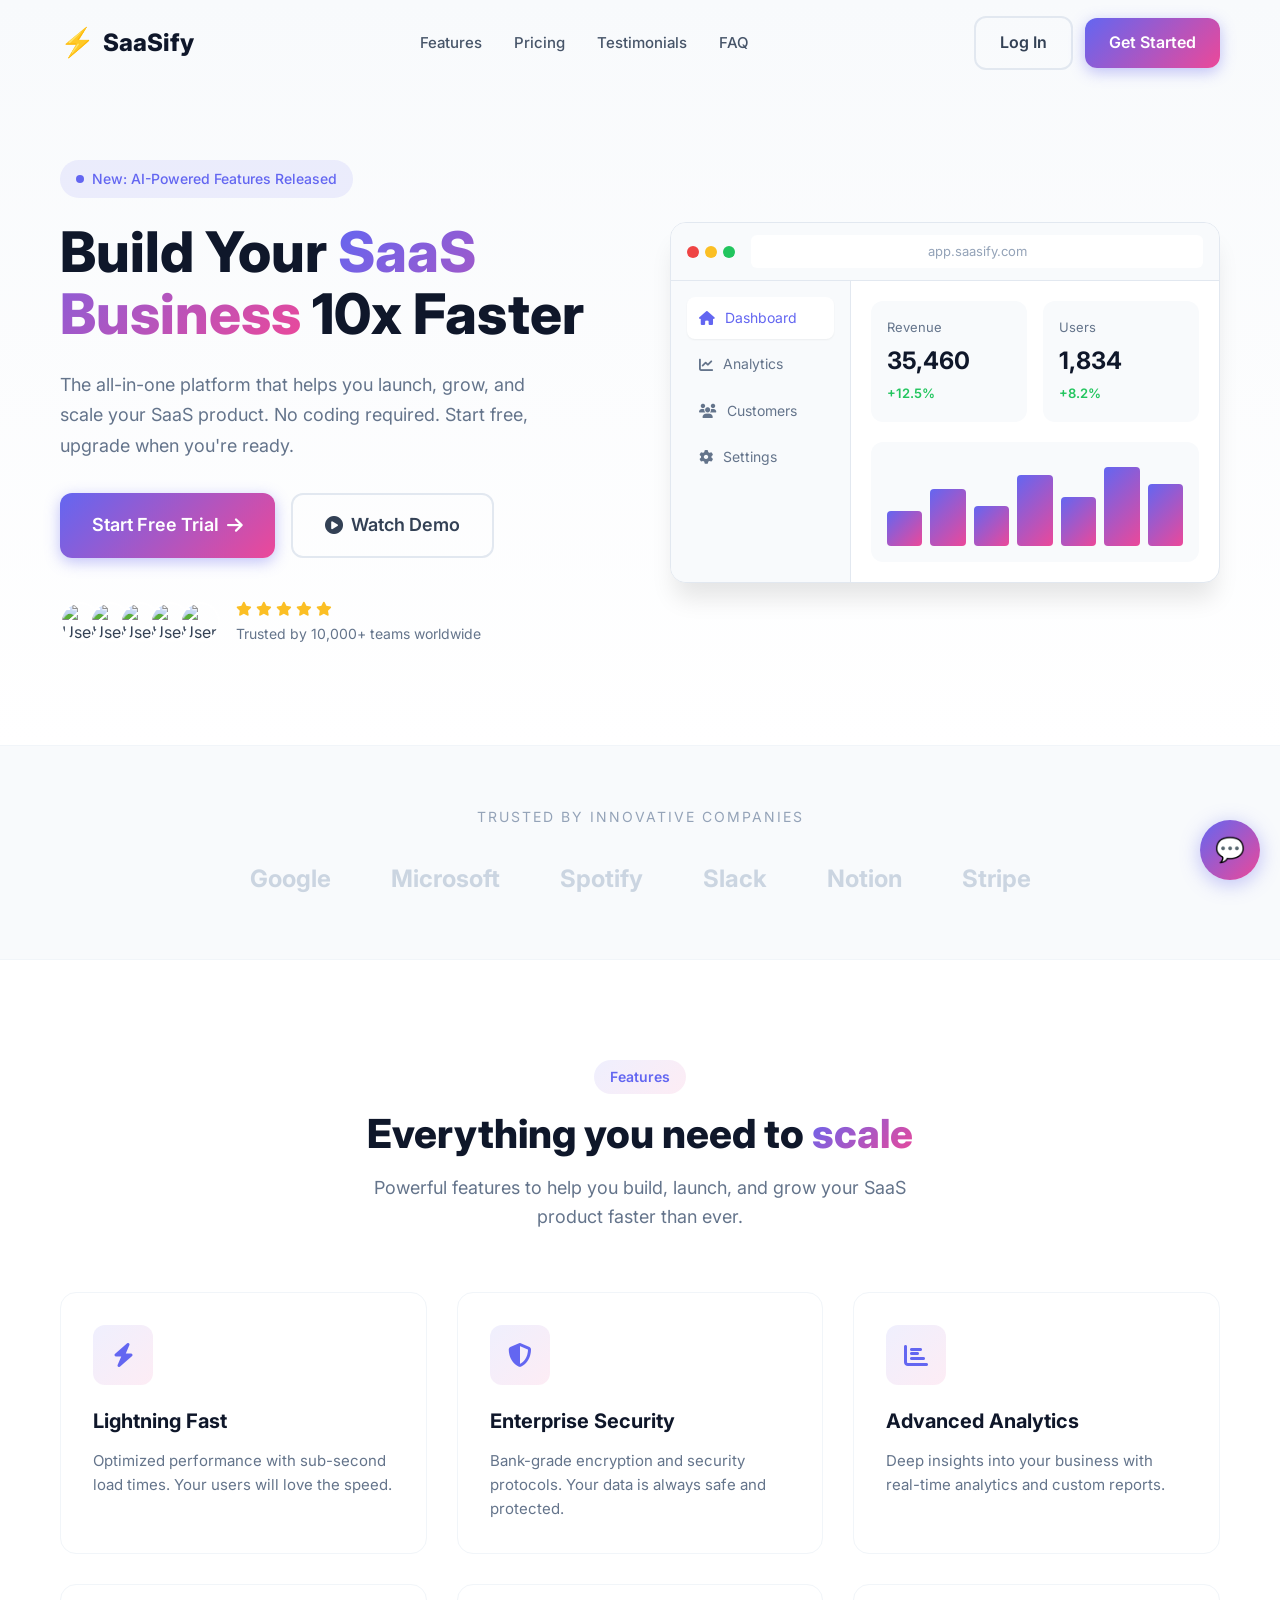
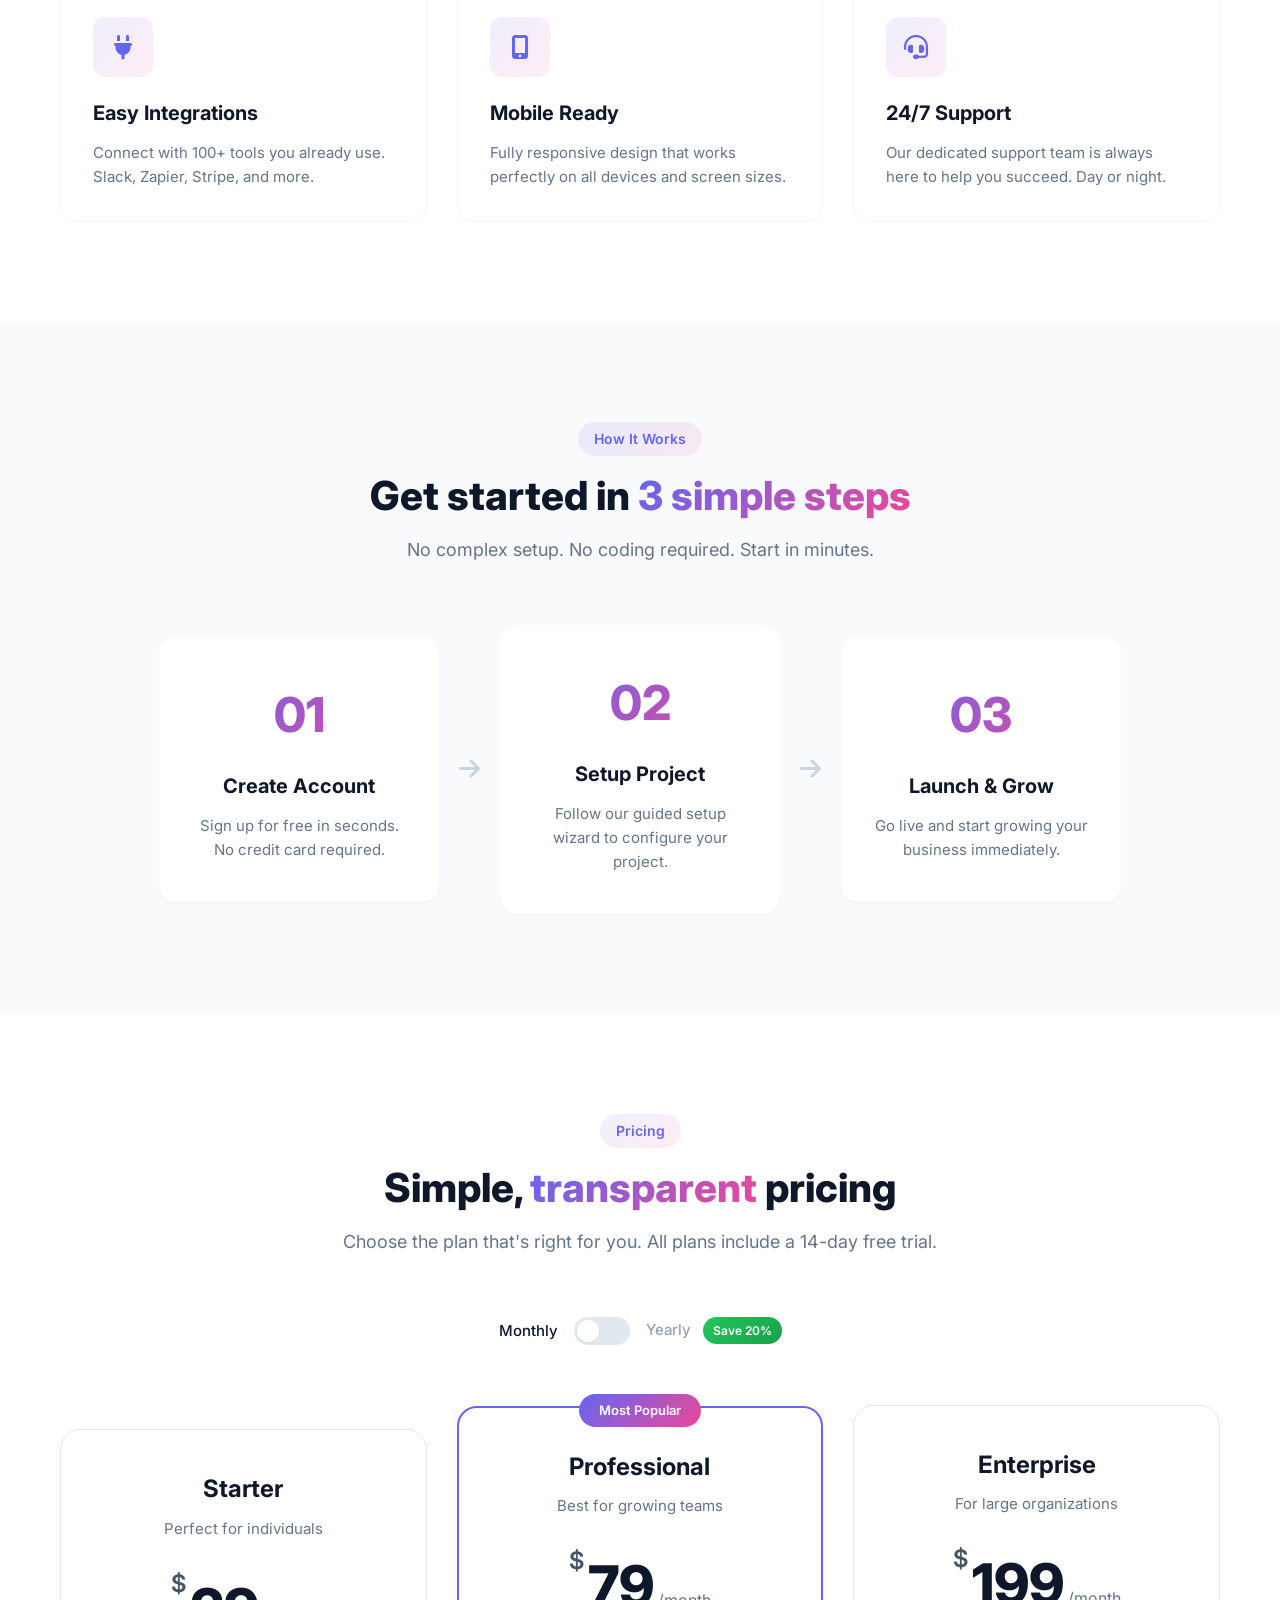
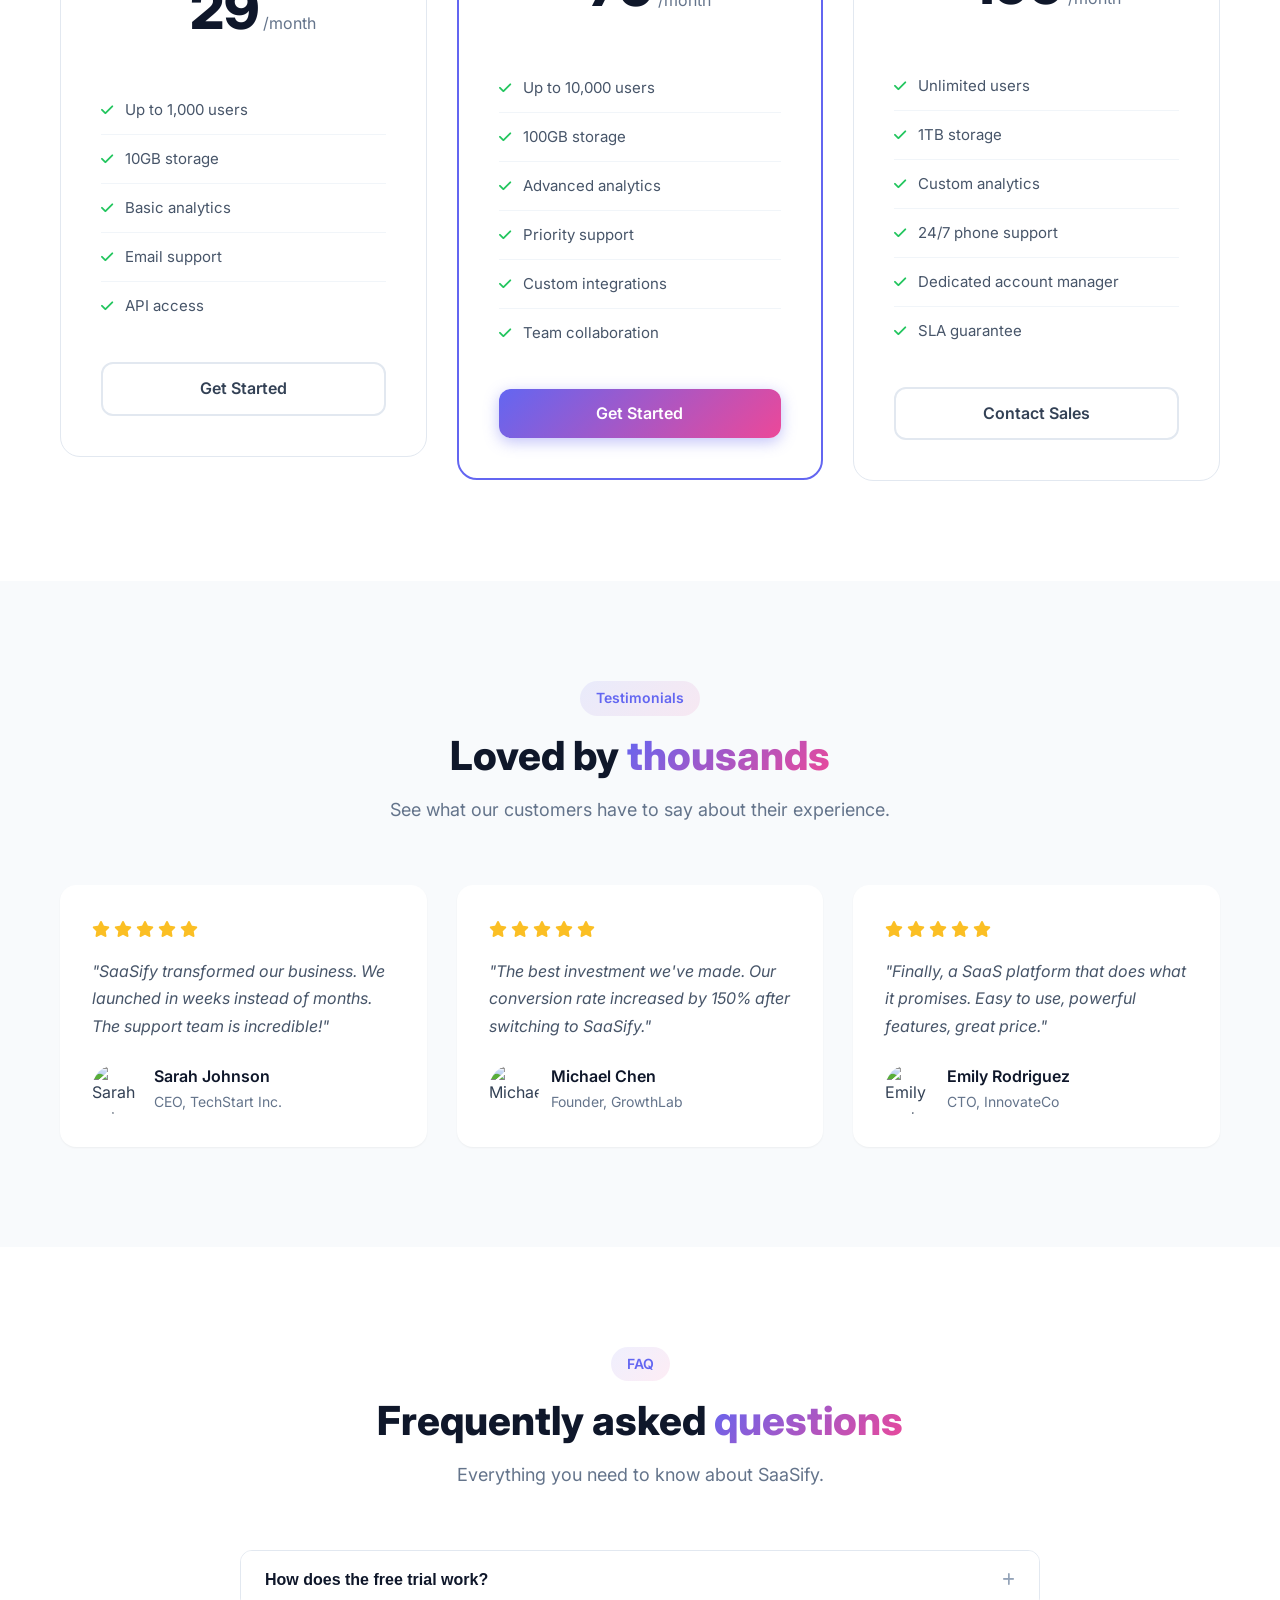
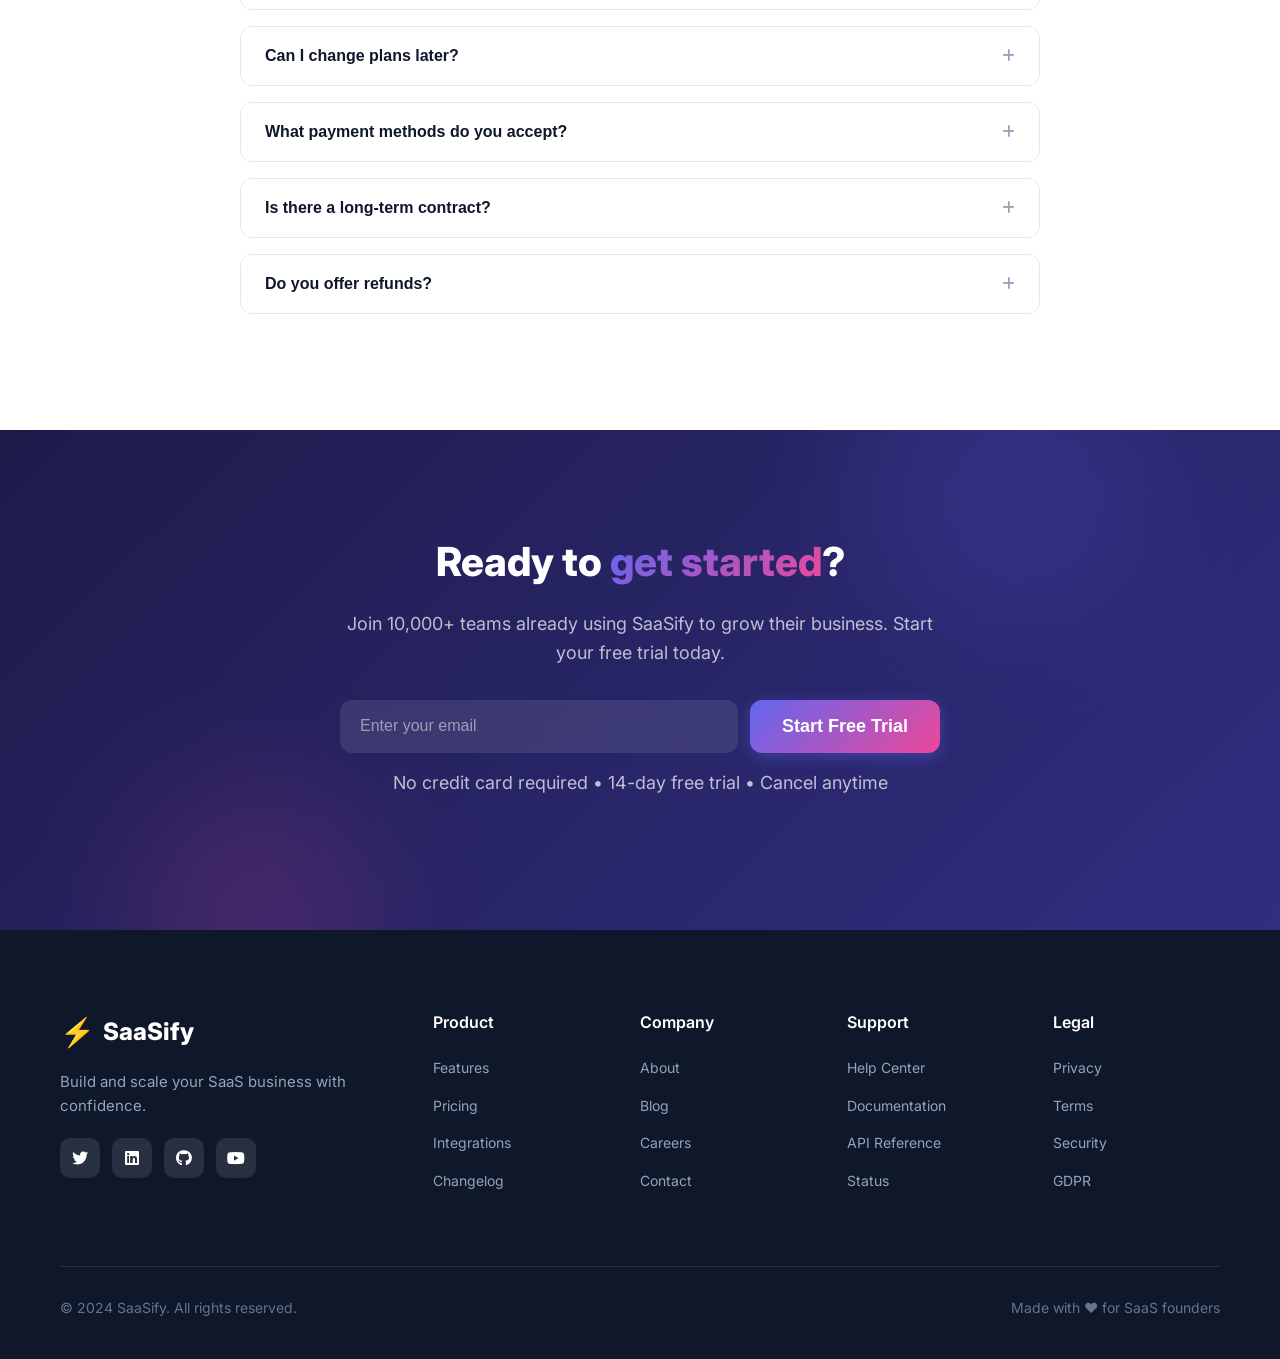
==== index.html @ fc0677c9 "🚀 Initial release: SaaSify SaaS Landing Page Template ✨ Features: - Modern, responsive design - HTML" ====
<!DOCTYPE html>
<html lang="en">
<head>
    <meta charset="UTF-8">
    <meta name="viewport" content="width=device-width, initial-scale=1.0">
    <title>SaaSify - Modern SaaS Landing Page Template</title>
    <meta name="description" content="A modern, responsive SaaS landing page template with stunning design and animations.">
    <link rel="stylesheet" href="css/style.css">
    <link rel="stylesheet" href="https://cdnjs.cloudflare.com/ajax/libs/font-awesome/6.4.0/css/all.min.css">
    <link href="https://fonts.googleapis.com/css2?family=Inter:wght@300;400;500;600;700;800&display=swap" rel="stylesheet">
</head>
<body>
    <!-- Preloader -->
    <div id="preloader">
        <div class="loader"></div>
    </div>

    <!-- Navigation -->
    <nav class="navbar" id="navbar">
        <div class="container">
            <a href="#" class="logo">
                <span class="logo-icon">⚡</span>
                <span class="logo-text">SaaSify</span>
            </a>
            <ul class="nav-links" id="navLinks">
                <li><a href="#features">Features</a></li>
                <li><a href="#pricing">Pricing</a></li>
                <li><a href="#testimonials">Testimonials</a></li>
                <li><a href="#faq">FAQ</a></li>
            </ul>
            <div class="nav-actions">
                <a href="#" class="btn btn-outline">Log In</a>
                <a href="#cta" class="btn btn-primary">Get Started</a>
            </div>
            <button class="mobile-menu-btn" id="mobileMenuBtn">
                <span></span>
                <span></span>
                <span></span>
            </button>
        </div>
    </nav>

    <!-- Hero Section -->
    <section class="hero" id="hero">
        <div class="hero-bg">
            <div class="gradient-blob blob-1"></div>
            <div class="gradient-blob blob-2"></div>
            <div class="gradient-blob blob-3"></div>
        </div>
        <div class="container">
            <div class="hero-content">
                <div class="hero-badge">
                    <span class="badge-dot"></span>
                    <span>New: AI-Powered Features Released</span>
                </div>
                <h1 class="hero-title">
                    Build Your <span class="gradient-text">SaaS Business</span> 10x Faster
                </h1>
                <p class="hero-subtitle">
                    The all-in-one platform that helps you launch, grow, and scale your SaaS product. 
                    No coding required. Start free, upgrade when you're ready.
                </p>
                <div class="hero-cta">
                    <a href="#cta" class="btn btn-primary btn-lg">
                        Start Free Trial
                        <i class="fas fa-arrow-right"></i>
                    </a>
                    <a href="#demo" class="btn btn-outline btn-lg">
                        <i class="fas fa-play-circle"></i>
                        Watch Demo
                    </a>
                </div>
                <div class="hero-proof">
                    <div class="avatar-group">
                        <img src="https://i.pravatar.cc/40?img=1" alt="User">
                        <img src="https://i.pravatar.cc/40?img=2" alt="User">
                        <img src="https://i.pravatar.cc/40?img=3" alt="User">
                        <img src="https://i.pravatar.cc/40?img=4" alt="User">
                        <img src="https://i.pravatar.cc/40?img=5" alt="User">
                    </div>
                    <div class="proof-text">
                        <div class="stars">
                            <i class="fas fa-star"></i>
                            <i class="fas fa-star"></i>
                            <i class="fas fa-star"></i>
                            <i class="fas fa-star"></i>
                            <i class="fas fa-star"></i>
                        </div>
                        <span>Trusted by 10,000+ teams worldwide</span>
                    </div>
                </div>
            </div>
            <div class="hero-visual">
                <div class="dashboard-preview">
                    <div class="preview-header">
                        <div class="preview-dots">
                            <span></span>
                            <span></span>
                            <span></span>
                        </div>
                        <div class="preview-url">app.saasify.com</div>
                    </div>
                    <div class="preview-content">
                        <div class="preview-sidebar">
                            <div class="sidebar-item active"><i class="fas fa-home"></i> Dashboard</div>
                            <div class="sidebar-item"><i class="fas fa-chart-line"></i> Analytics</div>
                            <div class="sidebar-item"><i class="fas fa-users"></i> Customers</div>
                            <div class="sidebar-item"><i class="fas fa-cog"></i> Settings</div>
                        </div>
                        <div class="preview-main">
                            <div class="preview-stats">
                                <div class="stat-card">
                                    <span class="stat-label">Revenue</span>
                                    <span class="stat-value">$45,230</span>
                                    <span class="stat-change positive">+12.5%</span>
                                </div>
                                <div class="stat-card">
                                    <span class="stat-label">Users</span>
                                    <span class="stat-value">2,340</span>
                                    <span class="stat-change positive">+8.2%</span>
                                </div>
                            </div>
                            <div class="preview-chart">
                                <div class="chart-bar" style="height: 40%"></div>
                                <div class="chart-bar" style="height: 65%"></div>
                                <div class="chart-bar" style="height: 45%"></div>
                                <div class="chart-bar" style="height: 80%"></div>
                                <div class="chart-bar" style="height: 55%"></div>
                                <div class="chart-bar" style="height: 90%"></div>
                                <div class="chart-bar" style="height: 70%"></div>
                            </div>
                        </div>
                    </div>
                </div>
            </div>
        </div>
    </section>

    <!-- Logos Section -->
    <section class="logos-section">
        <div class="container">
            <p class="logos-title">Trusted by innovative companies</p>
            <div class="logos-grid">
                <div class="logo-item">Google</div>
                <div class="logo-item">Microsoft</div>
                <div class="logo-item">Spotify</div>
                <div class="logo-item">Slack</div>
                <div class="logo-item">Notion</div>
                <div class="logo-item">Stripe</div>
            </div>
        </div>
    </section>

    <!-- Features Section -->
    <section class="features" id="features">
        <div class="container">
            <div class="section-header">
                <span class="section-tag">Features</span>
                <h2 class="section-title">Everything you need to <span class="gradient-text">scale</span></h2>
                <p class="section-subtitle">Powerful features to help you build, launch, and grow your SaaS product faster than ever.</p>
            </div>
            <div class="features-grid">
                <div class="feature-card" data-aos="fade-up">
                    <div class="feature-icon">
                        <i class="fas fa-bolt"></i>
                    </div>
                    <h3>Lightning Fast</h3>
                    <p>Optimized performance with sub-second load times. Your users will love the speed.</p>
                </div>
                <div class="feature-card" data-aos="fade-up" data-aos-delay="100">
                    <div class="feature-icon">
                        <i class="fas fa-shield-alt"></i>
                    </div>
                    <h3>Enterprise Security</h3>
                    <p>Bank-grade encryption and security protocols. Your data is always safe and protected.</p>
                </div>
                <div class="feature-card" data-aos="fade-up" data-aos-delay="200">
                    <div class="feature-icon">
                        <i class="fas fa-chart-bar"></i>
                    </div>
                    <h3>Advanced Analytics</h3>
                    <p>Deep insights into your business with real-time analytics and custom reports.</p>
                </div>
                <div class="feature-card" data-aos="fade-up" data-aos-delay="300">
                    <div class="feature-icon">
                        <i class="fas fa-plug"></i>
                    </div>
                    <h3>Easy Integrations</h3>
                    <p>Connect with 100+ tools you already use. Slack, Zapier, Stripe, and more.</p>
                </div>
                <div class="feature-card" data-aos="fade-up" data-aos-delay="400">
                    <div class="feature-icon">
                        <i class="fas fa-mobile-alt"></i>
                    </div>
                    <h3>Mobile Ready</h3>
                    <p>Fully responsive design that works perfectly on all devices and screen sizes.</p>
                </div>
                <div class="feature-card" data-aos="fade-up" data-aos-delay="500">
                    <div class="feature-icon">
                        <i class="fas fa-headset"></i>
                    </div>
                    <h3>24/7 Support</h3>
                    <p>Our dedicated support team is always here to help you succeed. Day or night.</p>
                </div>
            </div>
        </div>
    </section>

    <!-- How It Works -->
    <section class="how-it-works">
        <div class="container">
            <div class="section-header">
                <span class="section-tag">How It Works</span>
                <h2 class="section-title">Get started in <span class="gradient-text">3 simple steps</span></h2>
                <p class="section-subtitle">No complex setup. No coding required. Start in minutes.</p>
            </div>
            <div class="steps-grid">
                <div class="step-card">
                    <div class="step-number">01</div>
                    <h3>Create Account</h3>
                    <p>Sign up for free in seconds. No credit card required.</p>
                </div>
                <div class="step-connector">
                    <i class="fas fa-arrow-right"></i>
                </div>
                <div class="step-card">
                    <div class="step-number">02</div>
                    <h3>Setup Project</h3>
                    <p>Follow our guided setup wizard to configure your project.</p>
                </div>
                <div class="step-connector">
                    <i class="fas fa-arrow-right"></i>
                </div>
                <div class="step-card">
                    <div class="step-number">03</div>
                    <h3>Launch & Grow</h3>
                    <p>Go live and start growing your business immediately.</p>
                </div>
            </div>
        </div>
    </section>

    <!-- Pricing Section -->
    <section class="pricing" id="pricing">
        <div class="container">
            <div class="section-header">
                <span class="section-tag">Pricing</span>
                <h2 class="section-title">Simple, <span class="gradient-text">transparent</span> pricing</h2>
                <p class="section-subtitle">Choose the plan that's right for you. All plans include a 14-day free trial.</p>
            </div>
            <div class="pricing-toggle">
                <span class="toggle-label active" data-period="monthly">Monthly</span>
                <label class="toggle-switch">
                    <input type="checkbox" id="pricingToggle">
                    <span class="toggle-slider"></span>
                </label>
                <span class="toggle-label" data-period="yearly">Yearly <span class="save-badge">Save 20%</span></span>
            </div>
            <div class="pricing-grid">
                <!-- Starter Plan -->
                <div class="pricing-card">
                    <div class="pricing-header">
                        <h3>Starter</h3>
                        <p>Perfect for individuals</p>
                    </div>
                    <div class="pricing-price">
                        <span class="currency">$</span>
                        <span class="amount" data-monthly="29" data-yearly="23">29</span>
                        <span class="period">/month</span>
                    </div>
                    <ul class="pricing-features">
                        <li><i class="fas fa-check"></i> Up to 1,000 users</li>
                        <li><i class="fas fa-check"></i> 10GB storage</li>
                        <li><i class="fas fa-check"></i> Basic analytics</li>
                        <li><i class="fas fa-check"></i> Email support</li>
                        <li><i class="fas fa-check"></i> API access</li>
                    </ul>
                    <a href="#cta" class="btn btn-outline btn-block">Get Started</a>
                </div>

                <!-- Pro Plan -->
                <div class="pricing-card popular">
                    <div class="popular-badge">Most Popular</div>
                    <div class="pricing-header">
                        <h3>Professional</h3>
                        <p>Best for growing teams</p>
                    </div>
                    <div class="pricing-price">
                        <span class="currency">$</span>
                        <span class="amount" data-monthly="79" data-yearly="63">79</span>
                        <span class="period">/month</span>
                    </div>
                    <ul class="pricing-features">
                        <li><i class="fas fa-check"></i> Up to 10,000 users</li>
                        <li><i class="fas fa-check"></i> 100GB storage</li>
                        <li><i class="fas fa-check"></i> Advanced analytics</li>
                        <li><i class="fas fa-check"></i> Priority support</li>
                        <li><i class="fas fa-check"></i> Custom integrations</li>
                        <li><i class="fas fa-check"></i> Team collaboration</li>
                    </ul>
                    <a href="#cta" class="btn btn-primary btn-block">Get Started</a>
                </div>

                <!-- Enterprise Plan -->
                <div class="pricing-card">
                    <div class="pricing-header">
                        <h3>Enterprise</h3>
                        <p>For large organizations</p>
                    </div>
                    <div class="pricing-price">
                        <span class="currency">$</span>
                        <span class="amount" data-monthly="199" data-yearly="159">199</span>
                        <span class="period">/month</span>
                    </div>
                    <ul class="pricing-features">
                        <li><i class="fas fa-check"></i> Unlimited users</li>
                        <li><i class="fas fa-check"></i> 1TB storage</li>
                        <li><i class="fas fa-check"></i> Custom analytics</li>
                        <li><i class="fas fa-check"></i> 24/7 phone support</li>
                        <li><i class="fas fa-check"></i> Dedicated account manager</li>
                        <li><i class="fas fa-check"></i> SLA guarantee</li>
                    </ul>
                    <a href="#cta" class="btn btn-outline btn-block">Contact Sales</a>
                </div>
            </div>
        </div>
    </section>

    <!-- Testimonials Section -->
    <section class="testimonials" id="testimonials">
        <div class="container">
            <div class="section-header">
                <span class="section-tag">Testimonials</span>
                <h2 class="section-title">Loved by <span class="gradient-text">thousands</span></h2>
                <p class="section-subtitle">See what our customers have to say about their experience.</p>
            </div>
            <div class="testimonials-grid">
                <div class="testimonial-card">
                    <div class="testimonial-stars">
                        <i class="fas fa-star"></i>
                        <i class="fas fa-star"></i>
                        <i class="fas fa-star"></i>
                        <i class="fas fa-star"></i>
                        <i class="fas fa-star"></i>
                    </div>
                    <p class="testimonial-text">"SaaSify transformed our business. We launched in weeks instead of months. The support team is incredible!"</p>
                    <div class="testimonial-author">
                        <img src="https://i.pravatar.cc/50?img=10" alt="Sarah Johnson">
                        <div>
                            <h4>Sarah Johnson</h4>
                            <span>CEO, TechStart Inc.</span>
                        </div>
                    </div>
                </div>
                <div class="testimonial-card">
                    <div class="testimonial-stars">
                        <i class="fas fa-star"></i>
                        <i class="fas fa-star"></i>
                        <i class="fas fa-star"></i>
                        <i class="fas fa-star"></i>
                        <i class="fas fa-star"></i>
                    </div>
                    <p class="testimonial-text">"The best investment we've made. Our conversion rate increased by 150% after switching to SaaSify."</p>
                    <div class="testimonial-author">
                        <img src="https://i.pravatar.cc/50?img=11" alt="Michael Chen">
                        <div>
                            <h4>Michael Chen</h4>
                            <span>Founder, GrowthLab</span>
                        </div>
                    </div>
                </div>
                <div class="testimonial-card">
                    <div class="testimonial-stars">
                        <i class="fas fa-star"></i>
                        <i class="fas fa-star"></i>
                        <i class="fas fa-star"></i>
                        <i class="fas fa-star"></i>
                        <i class="fas fa-star"></i>
                    </div>
                    <p class="testimonial-text">"Finally, a SaaS platform that does what it promises. Easy to use, powerful features, great price."</p>
                    <div class="testimonial-author">
                        <img src="https://i.pravatar.cc/50?img=12" alt="Emily Rodriguez">
                        <div>
                            <h4>Emily Rodriguez</h4>
                            <span>CTO, InnovateCo</span>
                        </div>
                    </div>
                </div>
            </div>
        </div>
    </section>

    <!-- FAQ Section -->
    <section class="faq" id="faq">
        <div class="container">
            <div class="section-header">
                <span class="section-tag">FAQ</span>
                <h2 class="section-title">Frequently asked <span class="gradient-text">questions</span></h2>
                <p class="section-subtitle">Everything you need to know about SaaSify.</p>
            </div>
            <div class="faq-grid">
                <div class="faq-item">
                    <button class="faq-question">
                        <span>How does the free trial work?</span>
                        <i class="fas fa-plus"></i>
                    </button>
                    <div class="faq-answer">
                        <p>Start your 14-day free trial with full access to all features. No credit card required. Upgrade or cancel anytime.</p>
                    </div>
                </div>
                <div class="faq-item">
                    <button class="faq-question">
                        <span>Can I change plans later?</span>
                        <i class="fas fa-plus"></i>
                    </button>
                    <div class="faq-answer">
                        <p>Yes! Upgrade or downgrade your plan at any time. Changes take effect immediately with prorated billing.</p>
                    </div>
                </div>
                <div class="faq-item">
                    <button class="faq-question">
                        <span>What payment methods do you accept?</span>
                        <i class="fas fa-plus"></i>
                    </button>
                    <div class="faq-answer">
                        <p>We accept all major credit cards, PayPal, and wire transfers for annual plans. All payments are securely processed through Stripe.</p>
                    </div>
                </div>
                <div class="faq-item">
                    <button class="faq-question">
                        <span>Is there a long-term contract?</span>
                        <i class="fas fa-plus"></i>
                    </button>
                    <div class="faq-answer">
                        <p>No contracts! All plans are month-to-month. Cancel anytime with no penalties or fees.</p>
                    </div>
                </div>
                <div class="faq-item">
                    <button class="faq-question">
                        <span>Do you offer refunds?</span>
                        <i class="fas fa-plus"></i>
                    </button>
                    <div class="faq-answer">
                        <p>Yes, we offer a 30-day money-back guarantee. If you're not satisfied, contact us for a full refund.</p>
                    </div>
                </div>
            </div>
        </div>
    </section>

    <!-- CTA Section -->
    <section class="cta-section" id="cta">
        <div class="cta-bg">
            <div class="gradient-blob blob-1"></div>
            <div class="gradient-blob blob-2"></div>
        </div>
        <div class="container">
            <div class="cta-content">
                <h2>Ready to <span class="gradient-text">get started</span>?</h2>
                <p>Join 10,000+ teams already using SaaSify to grow their business. Start your free trial today.</p>
                <div class="cta-form">
                    <input type="email" placeholder="Enter your email" class="cta-input">
                    <button class="btn btn-primary btn-lg">Start Free Trial</button>
                </div>
                <p class="cta-note">No credit card required • 14-day free trial • Cancel anytime</p>
            </div>
        </div>
    </section>

    <!-- Footer -->
    <footer class="footer">
        <div class="container">
            <div class="footer-grid">
                <div class="footer-brand">
                    <a href="#" class="logo">
                        <span class="logo-icon">⚡</span>
                        <span class="logo-text">SaaSify</span>
                    </a>
                    <p>Build and scale your SaaS business with confidence.</p>
                    <div class="social-links">
                        <a href="#"><i class="fab fa-twitter"></i></a>
                        <a href="#"><i class="fab fa-linkedin"></i></a>
                        <a href="#"><i class="fab fa-github"></i></a>
                        <a href="#"><i class="fab fa-youtube"></i></a>
                    </div>
                </div>
                <div class="footer-links">
                    <h4>Product</h4>
                    <ul>
                        <li><a href="#">Features</a></li>
                        <li><a href="#">Pricing</a></li>
                        <li><a href="#">Integrations</a></li>
                        <li><a href="#">Changelog</a></li>
                    </ul>
                </div>
                <div class="footer-links">
                    <h4>Company</h4>
                    <ul>
                        <li><a href="#">About</a></li>
                        <li><a href="#">Blog</a></li>
                        <li><a href="#">Careers</a></li>
                        <li><a href="#">Contact</a></li>
                    </ul>
                </div>
                <div class="footer-links">
                    <h4>Support</h4>
                    <ul>
                        <li><a href="#">Help Center</a></li>
                        <li><a href="#">Documentation</a></li>
                        <li><a href="#">API Reference</a></li>
                        <li><a href="#">Status</a></li>
                    </ul>
                </div>
                <div class="footer-links">
                    <h4>Legal</h4>
                    <ul>
                        <li><a href="#">Privacy</a></li>
                        <li><a href="#">Terms</a></li>
                        <li><a href="#">Security</a></li>
                        <li><a href="#">GDPR</a></li>
                    </ul>
                </div>
            </div>
            <div class="footer-bottom">
                <p>&copy; 2024 SaaSify. All rights reserved.</p>
                <p>Made with ❤️ for SaaS founders</p>
            </div>
        </div>
    </footer>

    <script src="js/main.js"></script>
</body>
</html>
---- css/style.css ----
/* ========================================
   SaaSify - SaaS Landing Page Template
   Modern, Responsive Design
======================================== */

/* ========== CSS Variables ========== */
:root {
    /* Colors */
    --primary: #6366f1;
    --primary-dark: #4f46e5;
    --primary-light: #818cf8;
    --secondary: #ec4899;
    --accent: #06b6d4;
    
    /* Gradients */
    --gradient-primary: linear-gradient(135deg, #6366f1 0%, #ec4899 100%);
    --gradient-secondary: linear-gradient(135deg, #06b6d4 0%, #6366f1 100%);
    --gradient-dark: linear-gradient(135deg, #1e1b4b 0%, #312e81 100%);
    
    /* Neutrals */
    --white: #ffffff;
    --gray-50: #f8fafc;
    --gray-100: #f1f5f9;
    --gray-200: #e2e8f0;
    --gray-300: #cbd5e1;
    --gray-400: #94a3b8;
    --gray-500: #64748b;
    --gray-600: #475569;
    --gray-700: #334155;
    --gray-800: #1e293b;
    --gray-900: #0f172a;
    
    /* Typography */
    --font-family: 'Inter', -apple-system, BlinkMacSystemFont, sans-serif;
    
    /* Spacing */
    --section-padding: 100px 0;
    
    /* Transitions */
    --transition: all 0.3s ease;
    
    /* Shadows */
    --shadow-sm: 0 1px 2px rgba(0, 0, 0, 0.05);
    --shadow-md: 0 4px 6px -1px rgba(0, 0, 0, 0.1);
    --shadow-lg: 0 10px 15px -3px rgba(0, 0, 0, 0.1);
    --shadow-xl: 0 20px 25px -5px rgba(0, 0, 0, 0.1);
    --shadow-glow: 0 0 40px rgba(99, 102, 241, 0.3);
}

/* ========== Reset & Base ========== */
*, *::before, *::after {
    margin: 0;
    padding: 0;
    box-sizing: border-box;
}

html {
    scroll-behavior: smooth;
}

body {
    font-family: var(--font-family);
    font-size: 16px;
    line-height: 1.6;
    color: var(--gray-700);
    background-color: var(--white);
    overflow-x: hidden;
}

a {
    text-decoration: none;
    color: inherit;
    transition: var(--transition);
}

ul {
    list-style: none;
}

img {
    max-width: 100%;
    height: auto;
}

/* ========== Utilities ========== */
.container {
    max-width: 1200px;
    margin: 0 auto;
    padding: 0 20px;
}

.gradient-text {
    background: var(--gradient-primary);
    -webkit-background-clip: text;
    -webkit-text-fill-color: transparent;
    background-clip: text;
}

.section-header {
    text-align: center;
    max-width: 600px;
    margin: 0 auto 60px;
}

.section-tag {
    display: inline-block;
    padding: 6px 16px;
    background: linear-gradient(135deg, rgba(99, 102, 241, 0.1) 0%, rgba(236, 72, 153, 0.1) 100%);
    color: var(--primary);
    font-size: 14px;
    font-weight: 600;
    border-radius: 20px;
    margin-bottom: 16px;
}

.section-title {
    font-size: 40px;
    font-weight: 800;
    color: var(--gray-900);
    line-height: 1.2;
    margin-bottom: 16px;
}

.section-subtitle {
    font-size: 18px;
    color: var(--gray-500);
    line-height: 1.6;
}

/* ========== Buttons ========== */
.btn {
    display: inline-flex;
    align-items: center;
    justify-content: center;
    gap: 8px;
    padding: 12px 24px;
    font-size: 16px;
    font-weight: 600;
    border-radius: 12px;
    cursor: pointer;
    transition: var(--transition);
    border: none;
    white-space: nowrap;
}

.btn-primary {
    background: var(--gradient-primary);
    color: var(--white);
    box-shadow: 0 4px 15px rgba(99, 102, 241, 0.4);
}

.btn-primary:hover {
    transform: translateY(-2px);
    box-shadow: 0 6px 20px rgba(99, 102, 241, 0.5);
}

.btn-outline {
    background: transparent;
    color: var(--gray-700);
    border: 2px solid var(--gray-200);
}

.btn-outline:hover {
    border-color: var(--primary);
    color: var(--primary);
}

.btn-lg {
    padding: 16px 32px;
    font-size: 18px;
}

.btn-block {
    width: 100%;
}

/* ========== Preloader ========== */
#preloader {
    position: fixed;
    top: 0;
    left: 0;
    width: 100%;
    height: 100%;
    background: var(--white);
    display: flex;
    align-items: center;
    justify-content: center;
    z-index: 9999;
    transition: opacity 0.5s ease, visibility 0.5s ease;
}

#preloader.hidden {
    opacity: 0;
    visibility: hidden;
}

.loader {
    width: 50px;
    height: 50px;
    border: 3px solid var(--gray-200);
    border-top-color: var(--primary);
    border-radius: 50%;
    animation: spin 1s linear infinite;
}

@keyframes spin {
    to { transform: rotate(360deg); }
}

/* ========== Navbar ========== */
.navbar {
    position: fixed;
    top: 0;
    left: 0;
    right: 0;
    z-index: 1000;
    padding: 16px 0;
    transition: var(--transition);
}

.navbar.scrolled {
    background: rgba(255, 255, 255, 0.95);
    backdrop-filter: blur(10px);
    box-shadow: var(--shadow-md);
    padding: 12px 0;
}

.navbar .container {
    display: flex;
    align-items: center;
    justify-content: space-between;
}

.logo {
    display: flex;
    align-items: center;
    gap: 8px;
    font-size: 24px;
    font-weight: 800;
    color: var(--gray-900);
}

.logo-icon {
    font-size: 28px;
}

.nav-links {
    display: flex;
    align-items: center;
    gap: 32px;
}

.nav-links a {
    font-size: 15px;
    font-weight: 500;
    color: var(--gray-600);
}

.nav-links a:hover {
    color: var(--primary);
}

.nav-actions {
    display: flex;
    align-items: center;
    gap: 12px;
}

.mobile-menu-btn {
    display: none;
    flex-direction: column;
    gap: 5px;
    background: none;
    border: none;
    cursor: pointer;
    padding: 5px;
}

.mobile-menu-btn span {
    width: 25px;
    height: 2px;
    background: var(--gray-700);
    transition: var(--transition);
}

/* ========== Hero Section ========== */
.hero {
    position: relative;
    padding: 160px 0 100px;
    overflow: hidden;
    background: linear-gradient(180deg, var(--gray-50) 0%, var(--white) 100%);
}

.hero-bg {
    position: absolute;
    top: 0;
    left: 0;
    right: 0;
    bottom: 0;
    overflow: hidden;
    z-index: -1;
}

.gradient-blob {
    position: absolute;
    border-radius: 50%;
    filter: blur(60px);
    opacity: 0.5;
}

.blob-1 {
    width: 400px;
    height: 400px;
    background: var(--primary-light);
    top: -100px;
    right: -100px;
    animation: float 6s ease-in-out infinite;
}

.blob-2 {
    width: 300px;
    height: 300px;
    background: var(--secondary);
    bottom: -50px;
    left: -50px;
    animation: float 8s ease-in-out infinite reverse;
}

.blob-3 {
    width: 200px;
    height: 200px;
    background: var(--accent);
    top: 50%;
    left: 50%;
    animation: float 7s ease-in-out infinite;
}

@keyframes float {
    0%, 100% { transform: translateY(0); }
    50% { transform: translateY(-20px); }
}

.hero .container {
    display: grid;
    grid-template-columns: 1fr 1fr;
    gap: 60px;
    align-items: center;
}

.hero-badge {
    display: inline-flex;
    align-items: center;
    gap: 8px;
    padding: 8px 16px;
    background: rgba(99, 102, 241, 0.1);
    border-radius: 30px;
    font-size: 14px;
    font-weight: 500;
    color: var(--primary);
    margin-bottom: 24px;
}

.badge-dot {
    width: 8px;
    height: 8px;
    background: var(--primary);
    border-radius: 50%;
    animation: pulse 2s infinite;
}

@keyframes pulse {
    0%, 100% { opacity: 1; }
    50% { opacity: 0.5; }
}

.hero-title {
    font-size: 56px;
    font-weight: 800;
    color: var(--gray-900);
    line-height: 1.1;
    margin-bottom: 24px;
}

.hero-subtitle {
    font-size: 18px;
    color: var(--gray-500);
    line-height: 1.7;
    margin-bottom: 32px;
    max-width: 500px;
}

.hero-cta {
    display: flex;
    gap: 16px;
    margin-bottom: 40px;
}

.hero-proof {
    display: flex;
    align-items: center;
    gap: 16px;
}

.avatar-group {
    display: flex;
}

.avatar-group img {
    width: 40px;
    height: 40px;
    border-radius: 50%;
    border: 2px solid var(--white);
    margin-left: -10px;
}

.avatar-group img:first-child {
    margin-left: 0;
}

.proof-text {
    display: flex;
    flex-direction: column;
    gap: 2px;
}

.stars {
    color: #fbbf24;
    font-size: 14px;
}

.proof-text span {
    font-size: 14px;
    color: var(--gray-500);
}

/* Hero Visual */
.hero-visual {
    position: relative;
}

.dashboard-preview {
    background: var(--white);
    border-radius: 16px;
    box-shadow: var(--shadow-xl);
    overflow: hidden;
    border: 1px solid var(--gray-200);
}

.preview-header {
    display: flex;
    align-items: center;
    gap: 16px;
    padding: 12px 16px;
    background: var(--gray-50);
    border-bottom: 1px solid var(--gray-200);
}

.preview-dots {
    display: flex;
    gap: 6px;
}

.preview-dots span {
    width: 12px;
    height: 12px;
    border-radius: 50%;
}

.preview-dots span:nth-child(1) { background: #ef4444; }
.preview-dots span:nth-child(2) { background: #fbbf24; }
.preview-dots span:nth-child(3) { background: #22c55e; }

.preview-url {
    flex: 1;
    text-align: center;
    font-size: 13px;
    color: var(--gray-400);
    background: var(--white);
    padding: 6px 12px;
    border-radius: 6px;
}

.preview-content {
    display: flex;
    min-height: 300px;
}

.preview-sidebar {
    width: 180px;
    background: var(--gray-50);
    padding: 16px;
    border-right: 1px solid var(--gray-200);
}

.sidebar-item {
    display: flex;
    align-items: center;
    gap: 10px;
    padding: 10px 12px;
    border-radius: 8px;
    font-size: 14px;
    color: var(--gray-500);
    margin-bottom: 4px;
    cursor: pointer;
    transition: var(--transition);
}

.sidebar-item:hover,
.sidebar-item.active {
    background: var(--white);
    color: var(--primary);
    box-shadow: var(--shadow-sm);
}

.preview-main {
    flex: 1;
    padding: 20px;
}

.preview-stats {
    display: grid;
    grid-template-columns: repeat(2, 1fr);
    gap: 16px;
    margin-bottom: 20px;
}

.stat-card {
    background: var(--gray-50);
    padding: 16px;
    border-radius: 12px;
}

.stat-label {
    display: block;
    font-size: 13px;
    color: var(--gray-500);
    margin-bottom: 4px;
}

.stat-value {
    display: block;
    font-size: 24px;
    font-weight: 700;
    color: var(--gray-900);
}

.stat-change {
    font-size: 13px;
    font-weight: 600;
}

.stat-change.positive { color: #22c55e; }
.stat-change.negative { color: #ef4444; }

.preview-chart {
    display: flex;
    align-items: flex-end;
    gap: 8px;
    height: 120px;
    background: var(--gray-50);
    padding: 16px;
    border-radius: 12px;
}

.chart-bar {
    flex: 1;
    background: var(--gradient-primary);
    border-radius: 4px;
    transition: var(--transition);
}

.chart-bar:hover {
    opacity: 0.8;
    transform: scaleY(1.05);
}

/* ========== Logos Section ========== */
.logos-section {
    padding: 60px 0;
    background: var(--gray-50);
    border-top: 1px solid var(--gray-100);
    border-bottom: 1px solid var(--gray-100);
}

.logos-title {
    text-align: center;
    font-size: 14px;
    color: var(--gray-400);
    text-transform: uppercase;
    letter-spacing: 2px;
    margin-bottom: 32px;
}

.logos-grid {
    display: flex;
    align-items: center;
    justify-content: center;
    gap: 60px;
    flex-wrap: wrap;
}

.logo-item {
    font-size: 24px;
    font-weight: 700;
    color: var(--gray-300);
    transition: var(--transition);
}

.logo-item:hover {
    color: var(--gray-600);
}

/* ========== Features Section ========== */
.features {
    padding: var(--section-padding);
}

.features-grid {
    display: grid;
    grid-template-columns: repeat(3, 1fr);
    gap: 30px;
}

.feature-card {
    padding: 32px;
    background: var(--white);
    border-radius: 16px;
    border: 1px solid var(--gray-100);
    transition: var(--transition);
}

.feature-card:hover {
    transform: translateY(-5px);
    box-shadow: var(--shadow-lg);
    border-color: transparent;
}

.feature-icon {
    width: 60px;
    height: 60px;
    display: flex;
    align-items: center;
    justify-content: center;
    background: linear-gradient(135deg, rgba(99, 102, 241, 0.1) 0%, rgba(236, 72, 153, 0.1) 100%);
    border-radius: 12px;
    font-size: 24px;
    color: var(--primary);
    margin-bottom: 20px;
}

.feature-card h3 {
    font-size: 20px;
    font-weight: 700;
    color: var(--gray-900);
    margin-bottom: 12px;
}

.feature-card p {
    font-size: 15px;
    color: var(--gray-500);
    line-height: 1.6;
}

/* ========== How It Works ========== */
.how-it-works {
    padding: var(--section-padding);
    background: var(--gray-50);
}

.steps-grid {
    display: flex;
    align-items: center;
    justify-content: center;
    gap: 20px;
}

.step-card {
    flex: 1;
    max-width: 280px;
    padding: 40px 30px;
    background: var(--white);
    border-radius: 16px;
    text-align: center;
    box-shadow: var(--shadow-sm);
    transition: var(--transition);
}

.step-card:hover {
    transform: translateY(-5px);
    box-shadow: var(--shadow-lg);
}

.step-number {
    font-size: 48px;
    font-weight: 800;
    background: var(--gradient-primary);
    -webkit-background-clip: text;
    -webkit-text-fill-color: transparent;
    background-clip: text;
    margin-bottom: 16px;
}

.step-card h3 {
    font-size: 20px;
    font-weight: 700;
    color: var(--gray-900);
    margin-bottom: 12px;
}

.step-card p {
    font-size: 15px;
    color: var(--gray-500);
}

.step-connector {
    font-size: 24px;
    color: var(--gray-300);
}

/* ========== Pricing Section ========== */
.pricing {
    padding: var(--section-padding);
}

.pricing-toggle {
    display: flex;
    align-items: center;
    justify-content: center;
    gap: 16px;
    margin-bottom: 60px;
}

.toggle-label {
    font-size: 15px;
    font-weight: 500;
    color: var(--gray-400);
    cursor: pointer;
    transition: var(--transition);
}

.toggle-label.active {
    color: var(--gray-900);
}

.save-badge {
    display: inline-block;
    padding: 4px 10px;
    background: linear-gradient(135deg, #22c55e 0%, #16a34a 100%);
    color: var(--white);
    font-size: 12px;
    font-weight: 600;
    border-radius: 20px;
    margin-left: 8px;
}

.toggle-switch {
    position: relative;
    width: 56px;
    height: 28px;
}

.toggle-switch input {
    opacity: 0;
    width: 0;
    height: 0;
}

.toggle-slider {
    position: absolute;
    cursor: pointer;
    top: 0;
    left: 0;
    right: 0;
    bottom: 0;
    background: var(--gray-200);
    border-radius: 30px;
    transition: var(--transition);
}

.toggle-slider::before {
    content: '';
    position: absolute;
    height: 22px;
    width: 22px;
    left: 3px;
    bottom: 3px;
    background: var(--white);
    border-radius: 50%;
    transition: var(--transition);
    box-shadow: var(--shadow-sm);
}

.toggle-switch input:checked + .toggle-slider {
    background: var(--gradient-primary);
}

.toggle-switch input:checked + .toggle-slider::before {
    transform: translateX(28px);
}

.pricing-grid {
    display: grid;
    grid-template-columns: repeat(3, 1fr);
    gap: 30px;
    align-items: center;
}

.pricing-card {
    padding: 40px;
    background: var(--white);
    border-radius: 20px;
    border: 1px solid var(--gray-200);
    transition: var(--transition);
}

.pricing-card:hover {
    transform: translateY(-5px);
    box-shadow: var(--shadow-xl);
}

.pricing-card.popular {
    position: relative;
    border: 2px solid var(--primary);
    transform: scale(1.05);
}

.pricing-card.popular:hover {
    transform: scale(1.05) translateY(-5px);
}

.popular-badge {
    position: absolute;
    top: -14px;
    left: 50%;
    transform: translateX(-50%);
    padding: 6px 20px;
    background: var(--gradient-primary);
    color: var(--white);
    font-size: 13px;
    font-weight: 600;
    border-radius: 20px;
    white-space: nowrap;
}

.pricing-header {
    text-align: center;
    margin-bottom: 24px;
}

.pricing-header h3 {
    font-size: 24px;
    font-weight: 700;
    color: var(--gray-900);
    margin-bottom: 8px;
}

.pricing-header p {
    font-size: 15px;
    color: var(--gray-500);
}

.pricing-price {
    text-align: center;
    margin-bottom: 32px;
}

.pricing-price .currency {
    font-size: 24px;
    font-weight: 600;
    color: var(--gray-600);
    vertical-align: top;
}

.pricing-price .amount {
    font-size: 56px;
    font-weight: 800;
    color: var(--gray-900);
}

.pricing-price .period {
    font-size: 16px;
    color: var(--gray-500);
}

.pricing-features {
    margin-bottom: 32px;
}

.pricing-features li {
    display: flex;
    align-items: center;
    gap: 12px;
    padding: 12px 0;
    border-bottom: 1px solid var(--gray-100);
    font-size: 15px;
    color: var(--gray-600);
}

.pricing-features li:last-child {
    border-bottom: none;
}

.pricing-features li i {
    color: #22c55e;
    font-size: 14px;
}

/* ========== Testimonials ========== */
.testimonials {
    padding: var(--section-padding);
    background: var(--gray-50);
}

.testimonials-grid {
    display: grid;
    grid-template-columns: repeat(3, 1fr);
    gap: 30px;
}

.testimonial-card {
    padding: 32px;
    background: var(--white);
    border-radius: 16px;
    box-shadow: var(--shadow-sm);
    transition: var(--transition);
}

.testimonial-card:hover {
    transform: translateY(-5px);
    box-shadow: var(--shadow-lg);
}

.testimonial-stars {
    color: #fbbf24;
    font-size: 16px;
    margin-bottom: 16px;
}

.testimonial-text {
    font-size: 16px;
    color: var(--gray-600);
    line-height: 1.7;
    margin-bottom: 24px;
    font-style: italic;
}

.testimonial-author {
    display: flex;
    align-items: center;
    gap: 12px;
}

.testimonial-author img {
    width: 50px;
    height: 50px;
    border-radius: 50%;
}

.testimonial-author h4 {
    font-size: 16px;
    font-weight: 600;
    color: var(--gray-900);
}

.testimonial-author span {
    font-size: 14px;
    color: var(--gray-500);
}

/* ========== FAQ Section ========== */
.faq {
    padding: var(--section-padding);
}

.faq-grid {
    max-width: 800px;
    margin: 0 auto;
}

.faq-item {
    margin-bottom: 16px;
    border: 1px solid var(--gray-200);
    border-radius: 12px;
    overflow: hidden;
    transition: var(--transition);
}

.faq-item:hover {
    border-color: var(--gray-300);
}

.faq-item.active {
    border-color: var(--primary);
}

.faq-question {
    width: 100%;
    display: flex;
    align-items: center;
    justify-content: space-between;
    padding: 20px 24px;
    background: var(--white);
    border: none;
    cursor: pointer;
    text-align: left;
    font-size: 16px;
    font-weight: 600;
    color: var(--gray-900);
    transition: var(--transition);
}

.faq-question:hover {
    color: var(--primary);
}

.faq-question i {
    font-size: 14px;
    color: var(--gray-400);
    transition: var(--transition);
}

.faq-item.active .faq-question i {
    transform: rotate(45deg);
    color: var(--primary);
}

.faq-answer {
    max-height: 0;
    overflow: hidden;
    transition: max-height 0.3s ease;
}

.faq-answer p {
    padding: 0 24px 20px;
    font-size: 15px;
    color: var(--gray-500);
    line-height: 1.7;
}

/* ========== CTA Section ========== */
.cta-section {
    position: relative;
    padding: 100px 0;
    background: var(--gradient-dark);
    overflow: hidden;
}

.cta-bg {
    position: absolute;
    top: 0;
    left: 0;
    right: 0;
    bottom: 0;
    overflow: hidden;
    z-index: 0;
}

.cta-section .blob-1 {
    width: 300px;
    height: 300px;
    background: rgba(99, 102, 241, 0.3);
    top: -100px;
    right: 10%;
}

.cta-section .blob-2 {
    width: 250px;
    height: 250px;
    background: rgba(236, 72, 153, 0.3);
    bottom: -100px;
    left: 10%;
}

.cta-content {
    position: relative;
    z-index: 1;
    text-align: center;
    max-width: 600px;
    margin: 0 auto;
}

.cta-content h2 {
    font-size: 40px;
    font-weight: 800;
    color: var(--white);
    margin-bottom: 16px;
}

.cta-content > p {
    font-size: 18px;
    color: rgba(255, 255, 255, 0.7);
    margin-bottom: 32px;
}

.cta-form {
    display: flex;
    gap: 12px;
    margin-bottom: 16px;
}

.cta-input {
    flex: 1;
    padding: 16px 20px;
    font-size: 16px;
    border: none;
    border-radius: 12px;
    background: rgba(255, 255, 255, 0.1);
    color: var(--white);
    backdrop-filter: blur(10px);
}

.cta-input::placeholder {
    color: rgba(255, 255, 255, 0.5);
}

.cta-input:focus {
    outline: none;
    background: rgba(255, 255, 255, 0.15);
}

.cta-note {
    font-size: 14px;
    color: rgba(255, 255, 255, 0.5);
}

/* ========== Footer ========== */
.footer {
    padding: 80px 0 40px;
    background: var(--gray-900);
}

.footer-grid {
    display: grid;
    grid-template-columns: 2fr 1fr 1fr 1fr 1fr;
    gap: 40px;
    margin-bottom: 60px;
}

.footer-brand .logo {
    color: var(--white);
    margin-bottom: 16px;
}

.footer-brand p {
    font-size: 15px;
    color: var(--gray-400);
    margin-bottom: 20px;
}

.social-links {
    display: flex;
    gap: 12px;
}

.social-links a {
    width: 40px;
    height: 40px;
    display: flex;
    align-items: center;
    justify-content: center;
    background: rgba(255, 255, 255, 0.1);
    color: var(--white);
    border-radius: 10px;
    transition: var(--transition);
}

.social-links a:hover {
    background: var(--primary);
    transform: translateY(-3px);
}

.footer-links h4 {
    font-size: 16px;
    font-weight: 600;
    color: var(--white);
    margin-bottom: 20px;
}

.footer-links ul li {
    margin-bottom: 12px;
}

.footer-links ul li a {
    font-size: 14px;
    color: var(--gray-400);
}

.footer-links ul li a:hover {
    color: var(--white);
}

.footer-bottom {
    display: flex;
    justify-content: space-between;
    align-items: center;
    padding-top: 30px;
    border-top: 1px solid rgba(255, 255, 255, 0.1);
}

.footer-bottom p {
    font-size: 14px;
    color: var(--gray-500);
}

/* ========== Responsive Design ========== */
@media (max-width: 1024px) {
    .hero .container {
        grid-template-columns: 1fr;
        text-align: center;
    }
    
    .hero-subtitle {
        margin: 0 auto 32px;
    }
    
    .hero-cta {
        justify-content: center;
    }
    
    .hero-proof {
        justify-content: center;
    }
    
    .features-grid,
    .pricing-grid,
    .testimonials-grid {
        grid-template-columns: repeat(2, 1fr);
    }
    
    .footer-grid {
        grid-template-columns: repeat(2, 1fr);
    }
}

@media (max-width: 768px) {
    .nav-links,
    .nav-actions {
        display: none;
    }
    
    .mobile-menu-btn {
        display: flex;
    }
    
    .hero-title {
        font-size: 36px;
    }
    
    .section-title {
        font-size: 32px;
    }
    
    .features-grid,
    .pricing-grid,
    .testimonials-grid {
        grid-template-columns: 1fr;
    }
    
    .pricing-card.popular {
        transform: none;
    }
    
    .pricing-card.popular:hover {
        transform: translateY(-5px);
    }
    
    .steps-grid {
        flex-direction: column;
    }
    
    .step-connector {
        transform: rotate(90deg);
    }
    
    .cta-form {
        flex-direction: column;
    }
    
    .footer-grid {
        grid-template-columns: 1fr;
        text-align: center;
    }
    
    .social-links {
        justify-content: center;
    }
    
    .footer-bottom {
        flex-direction: column;
        gap: 12px;
        text-align: center;
    }
}

@media (max-width: 480px) {
    .hero {
        padding: 120px 0 60px;
    }
    
    .hero-title {
        font-size: 28px;
    }
    
    .hero-cta {
        flex-direction: column;
    }
    
    .preview-sidebar {
        display: none;
    }
    
    .preview-stats {
        grid-template-columns: 1fr;
    }
}
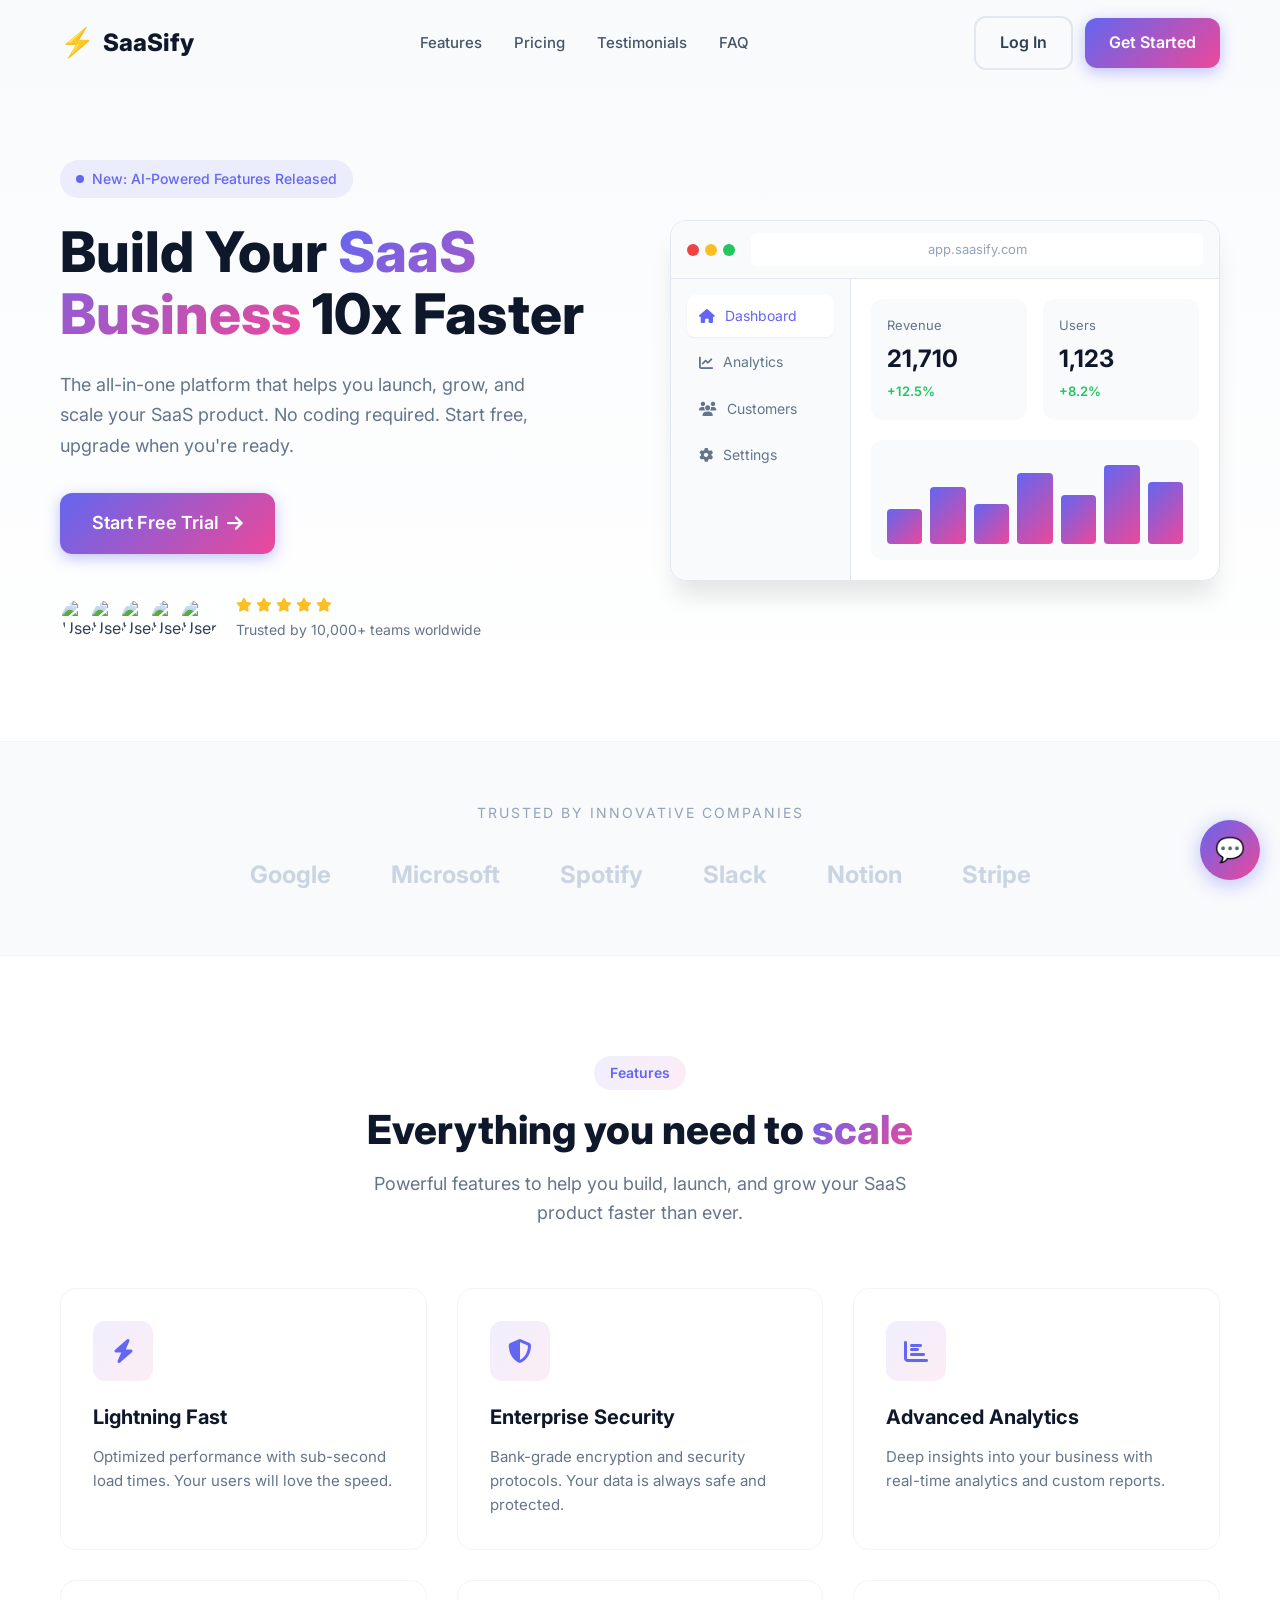
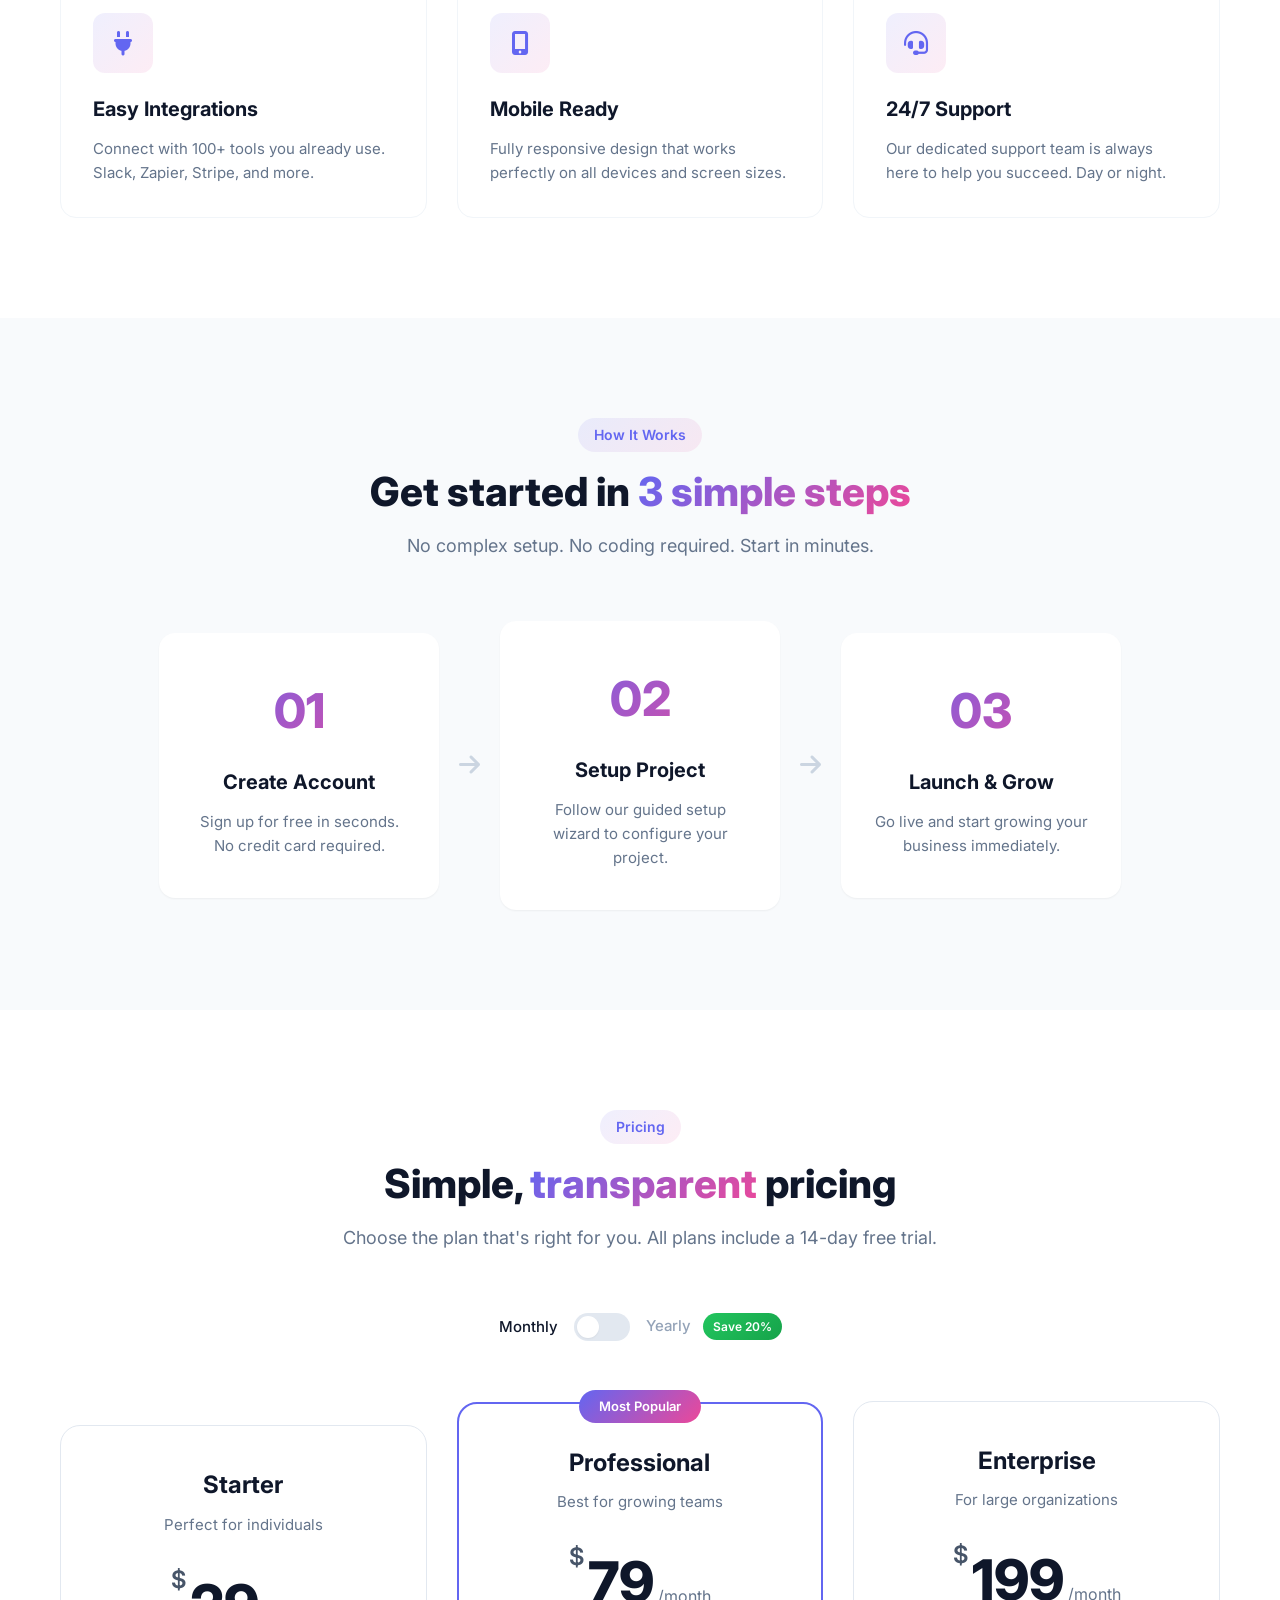
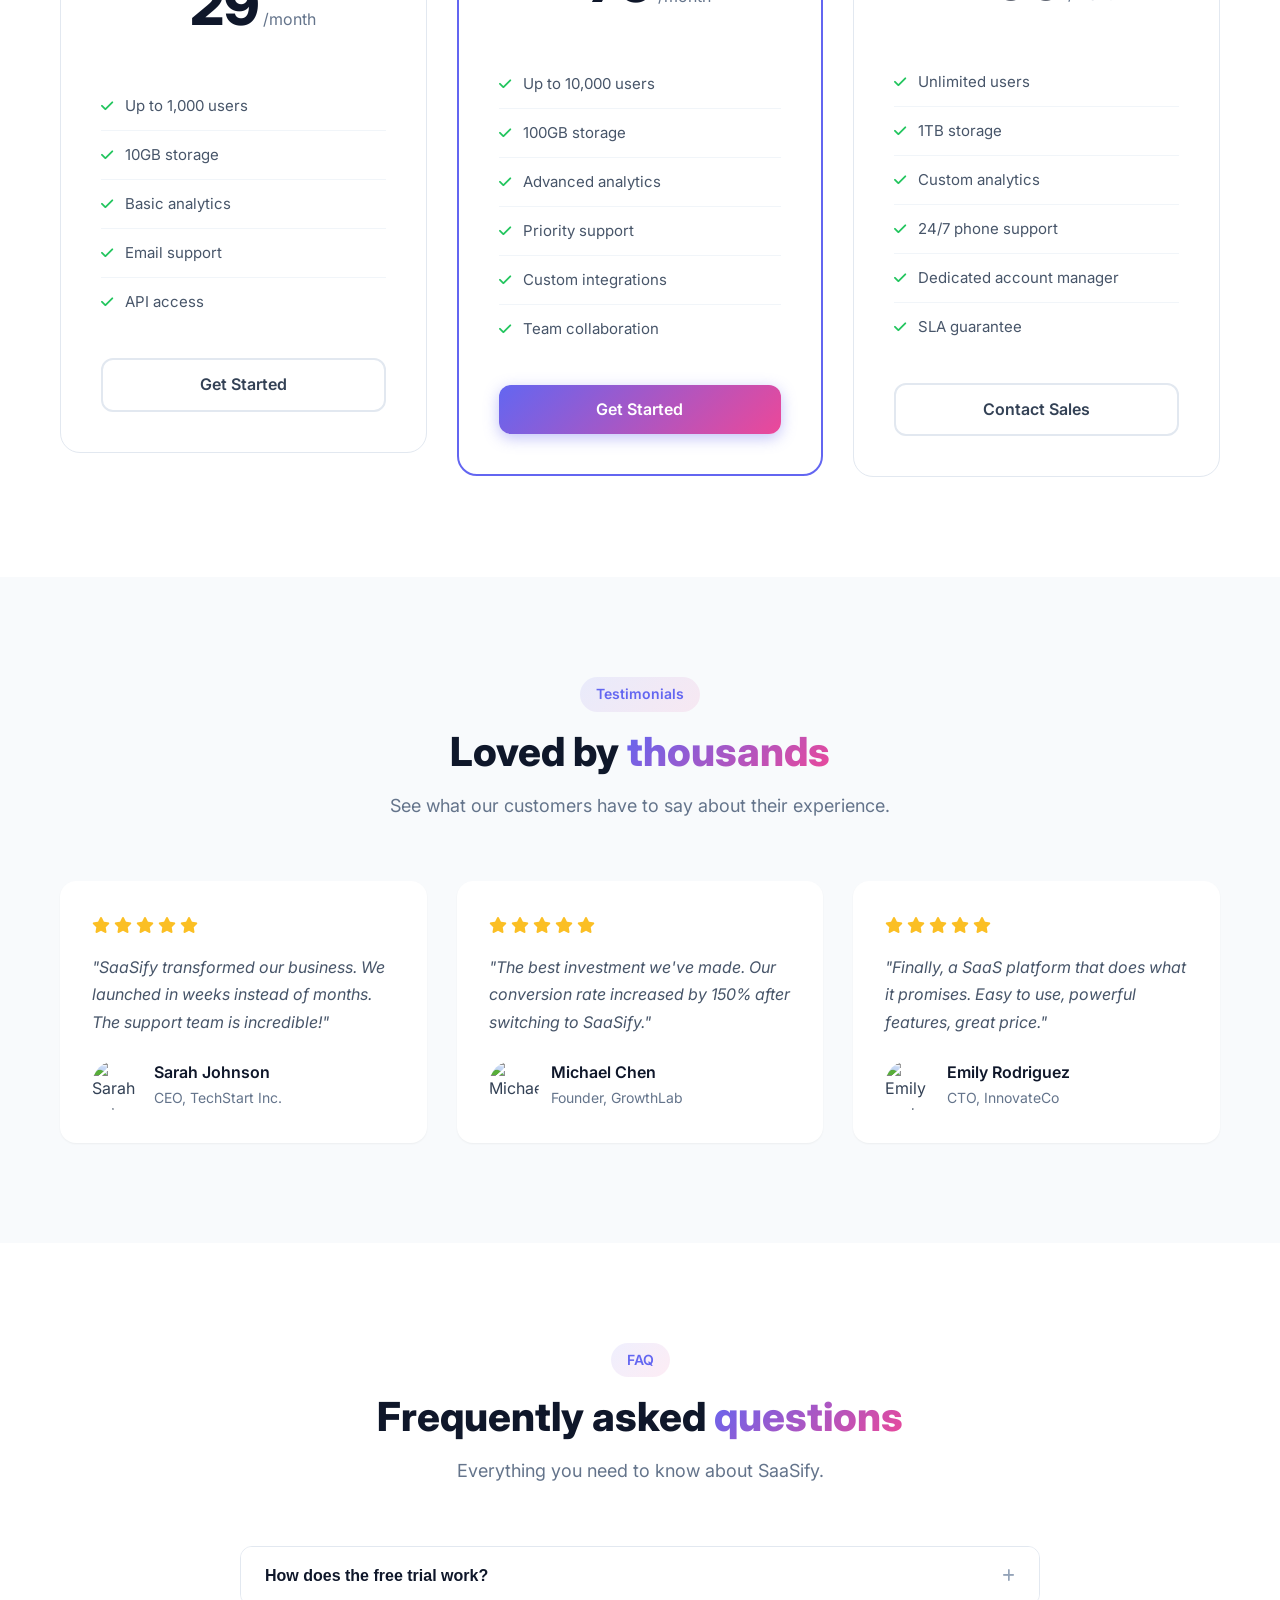
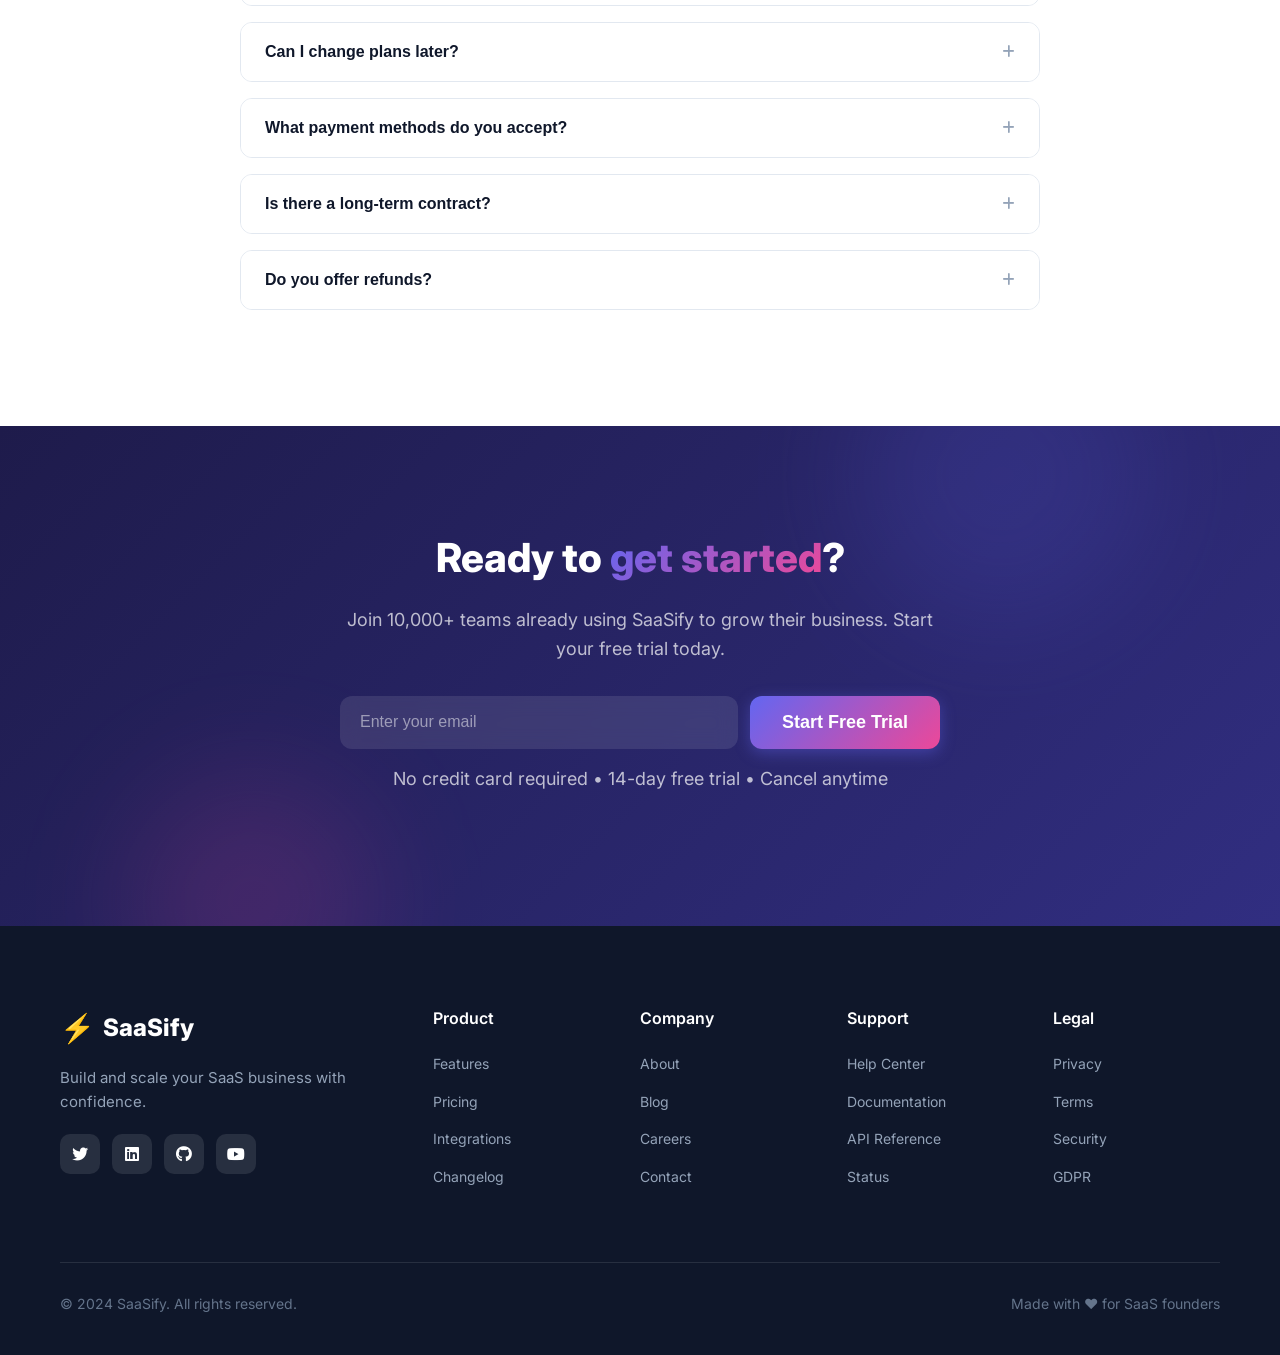
==== commit f4e21aa7: "Remove Watch Demo button (broken #demo link)" ====
--- a/index.html
+++ b/index.html
@@ -64,10 +64,6 @@
                     <a href="#cta" class="btn btn-primary btn-lg">
                         Start Free Trial
                         <i class="fas fa-arrow-right"></i>
-                    </a>
-                    <a href="#demo" class="btn btn-outline btn-lg">
-                        <i class="fas fa-play-circle"></i>
-                        Watch Demo
                     </a>
                 </div>
                 <div class="hero-proof">
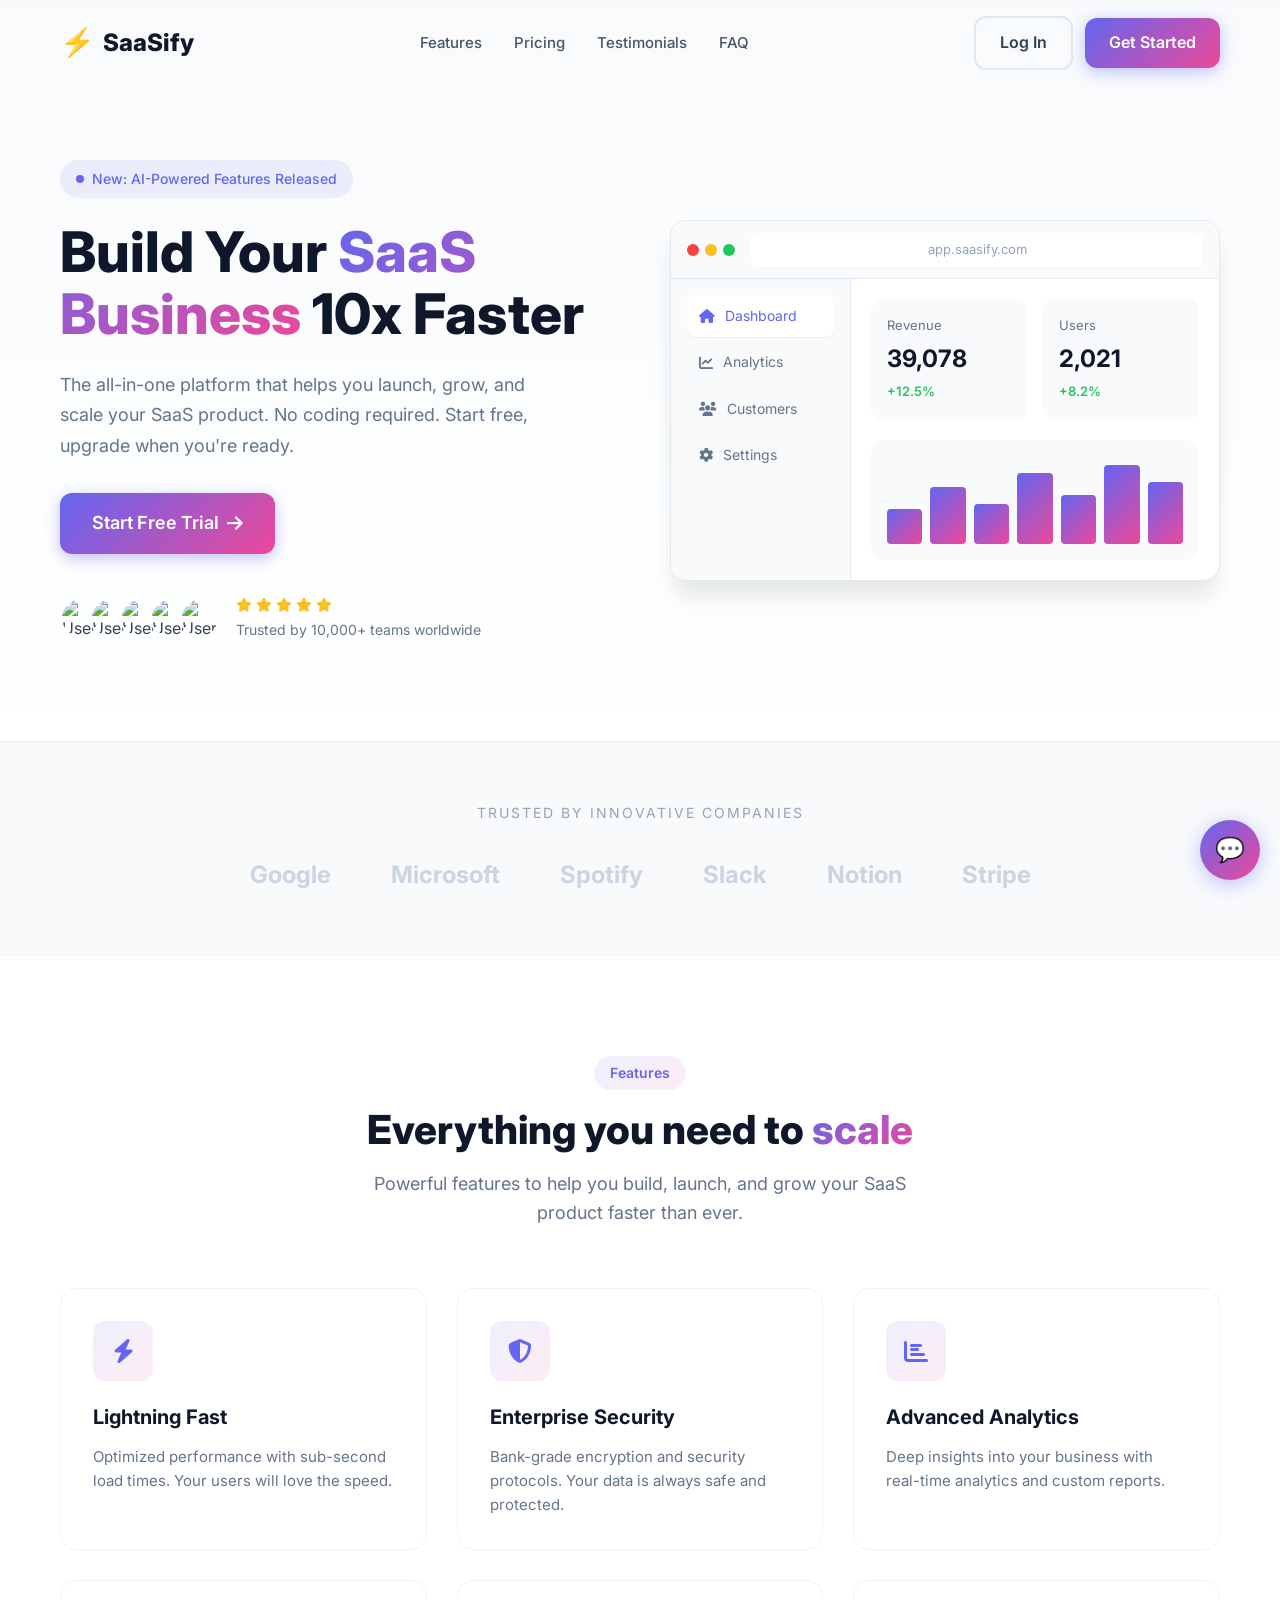
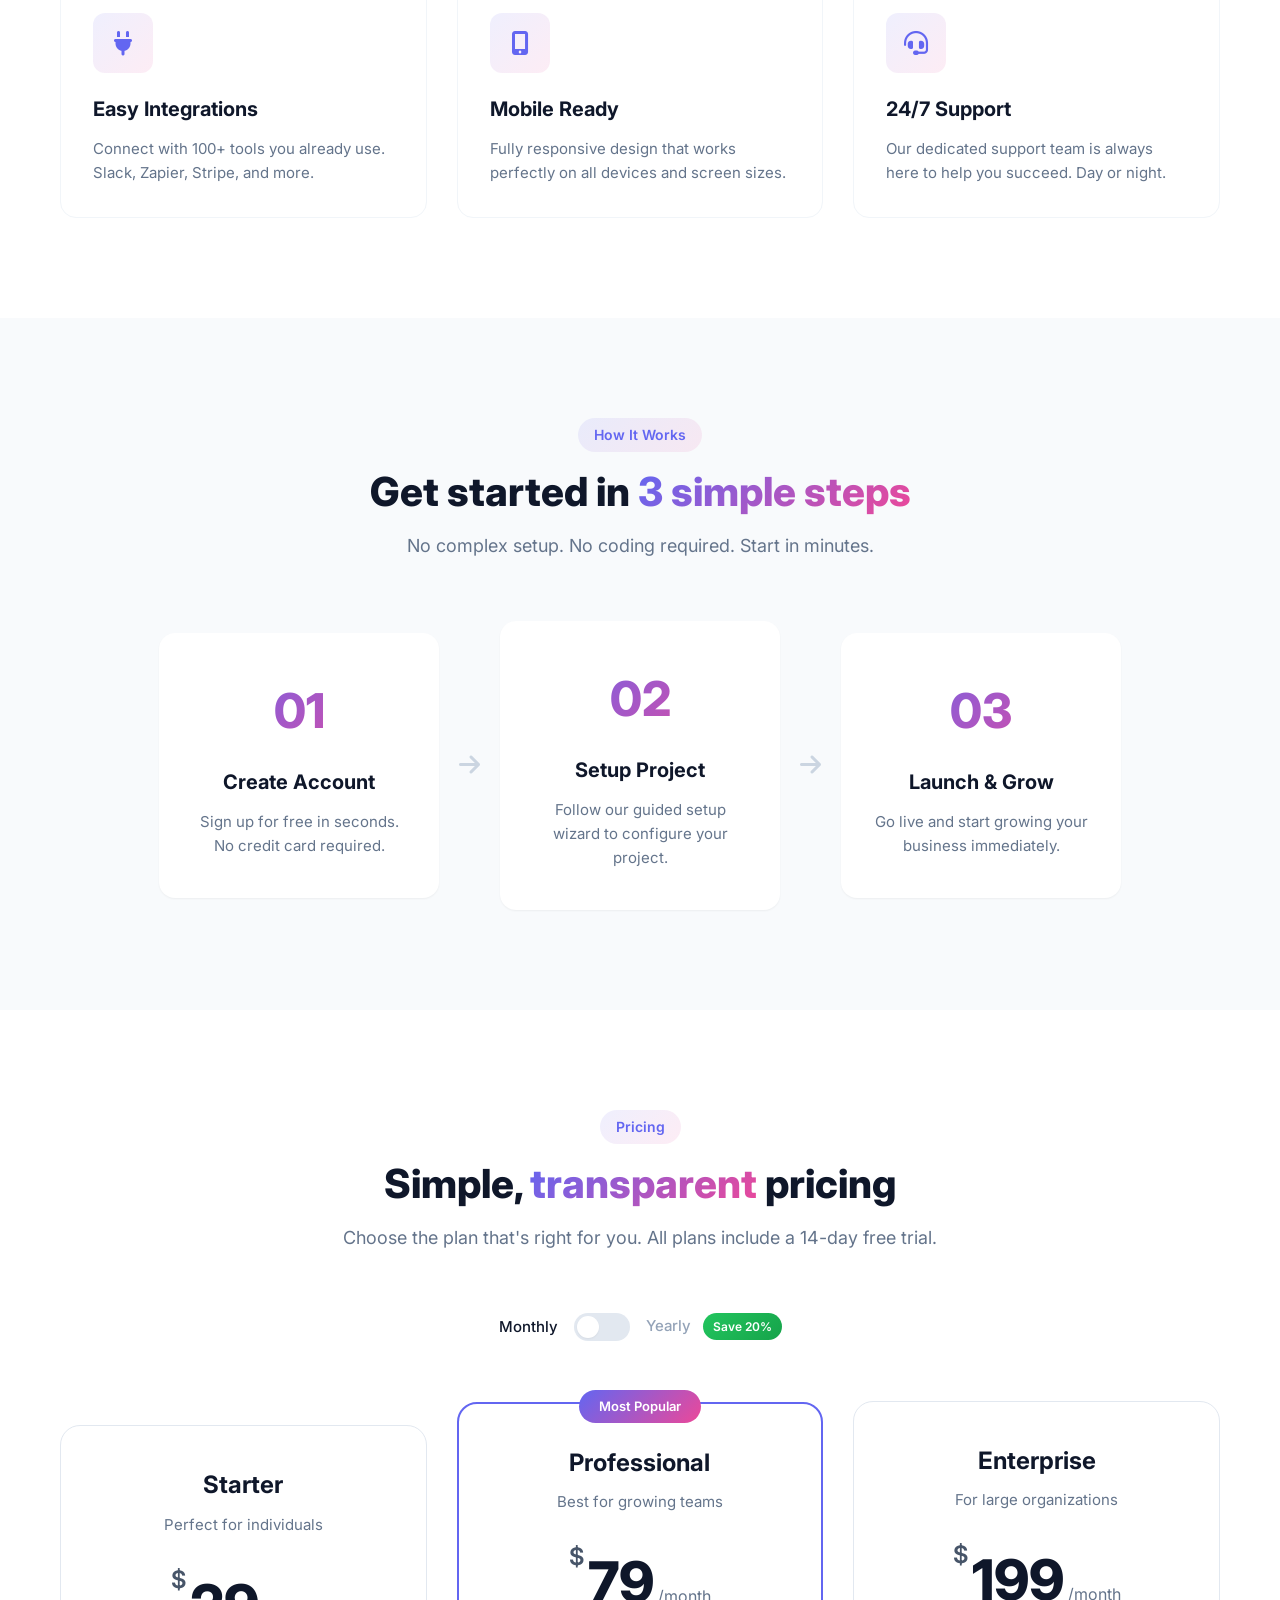
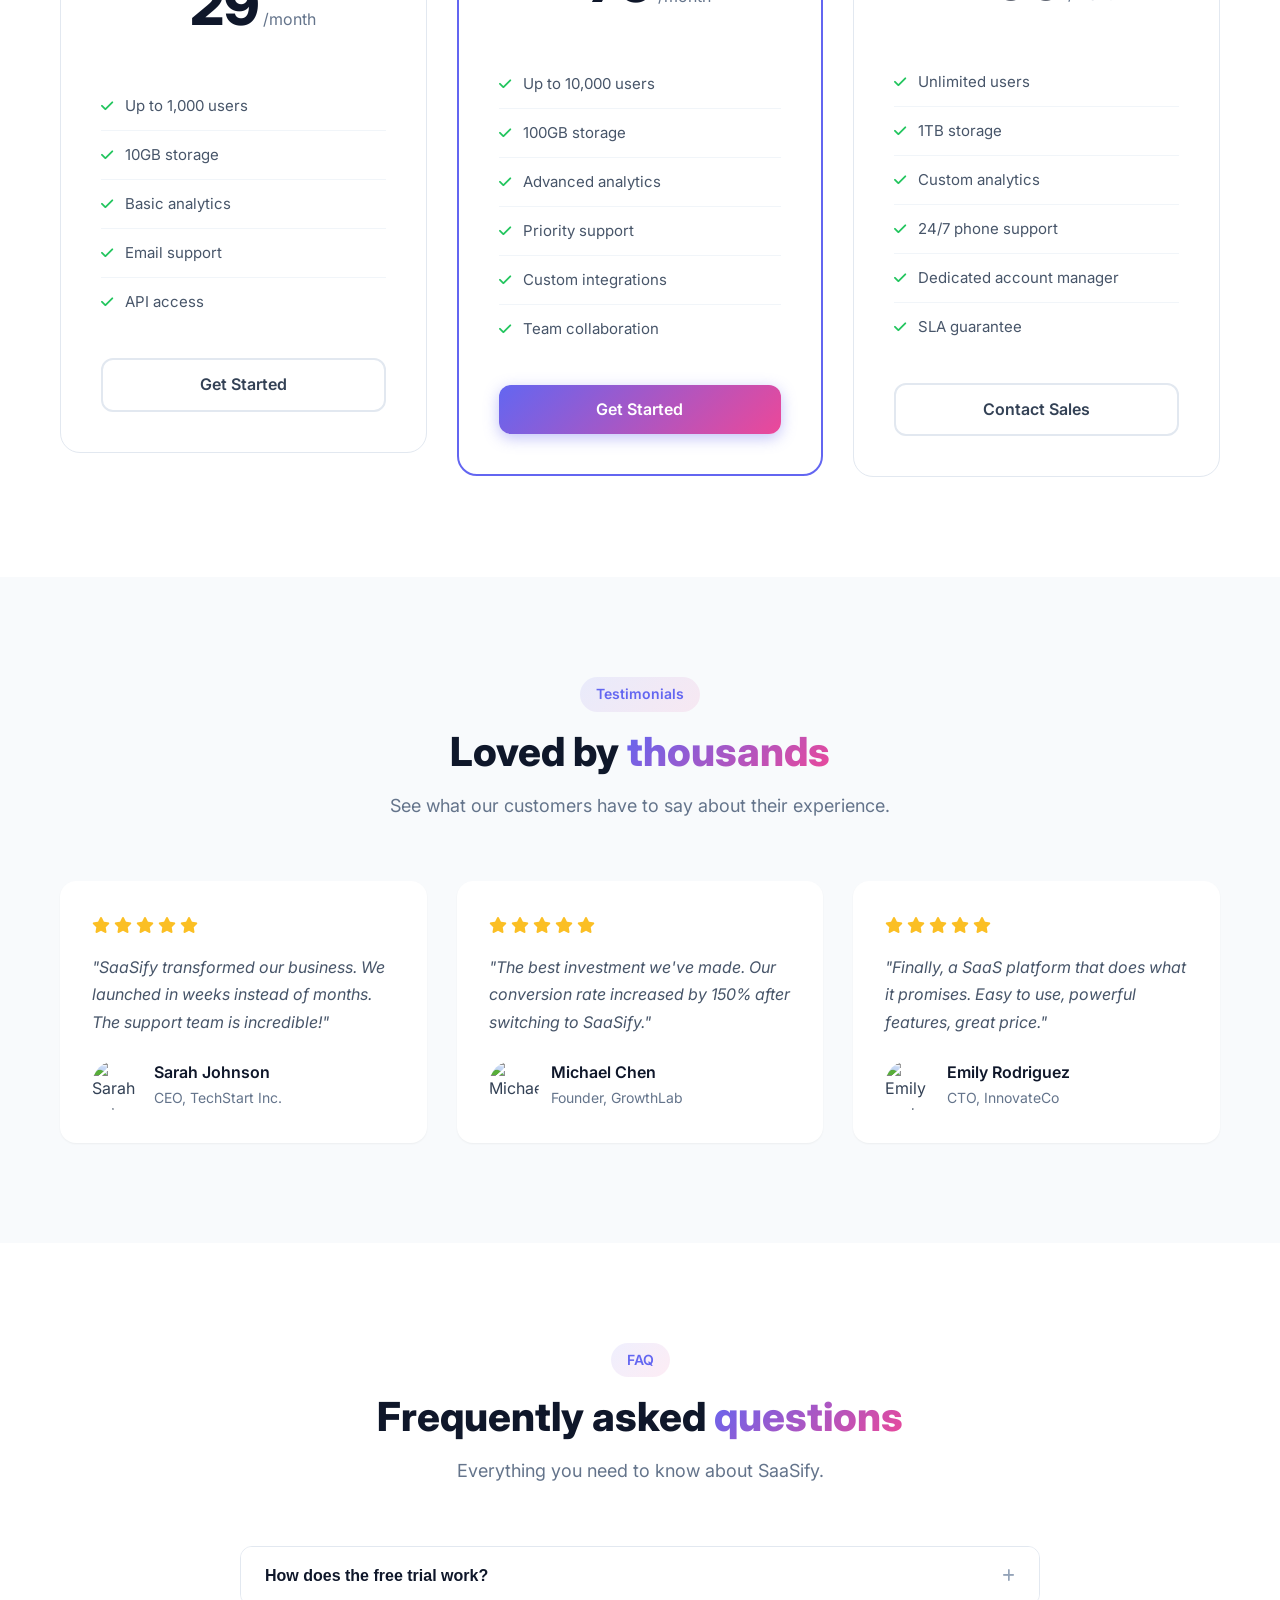
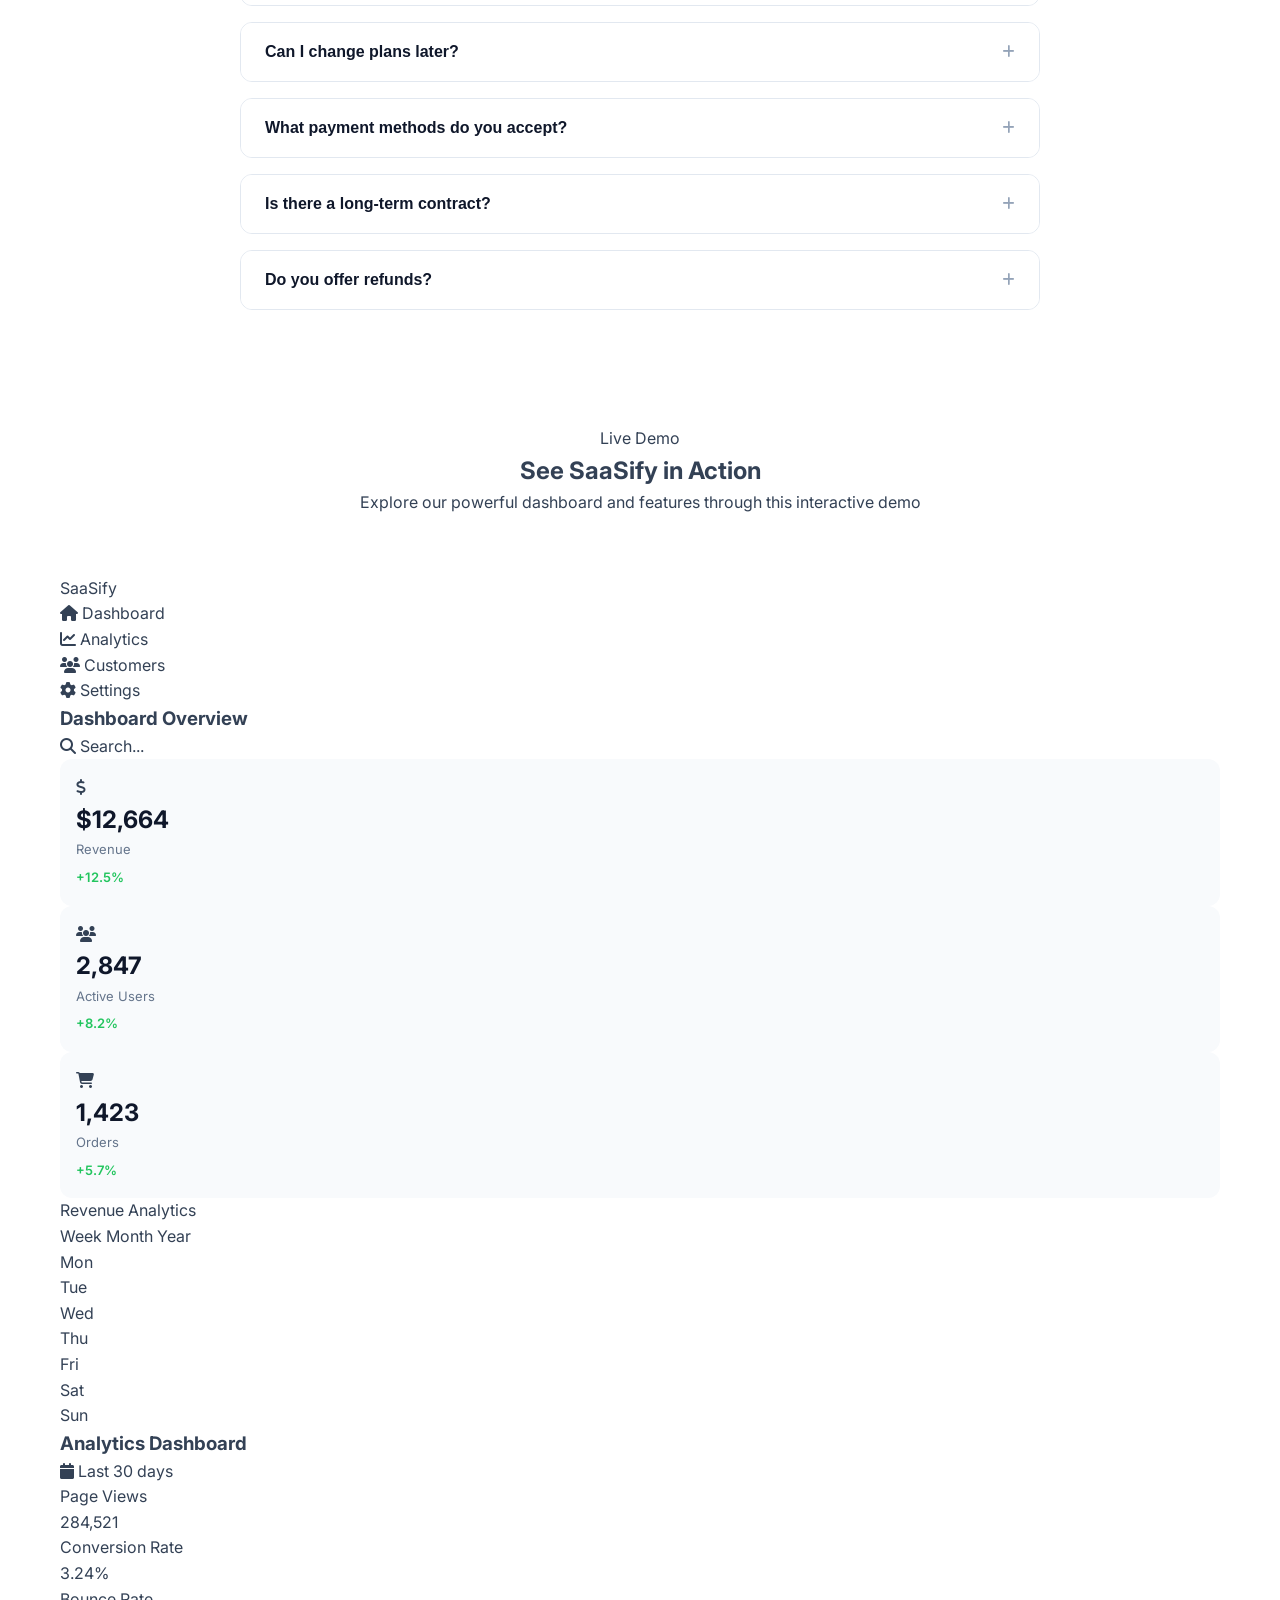
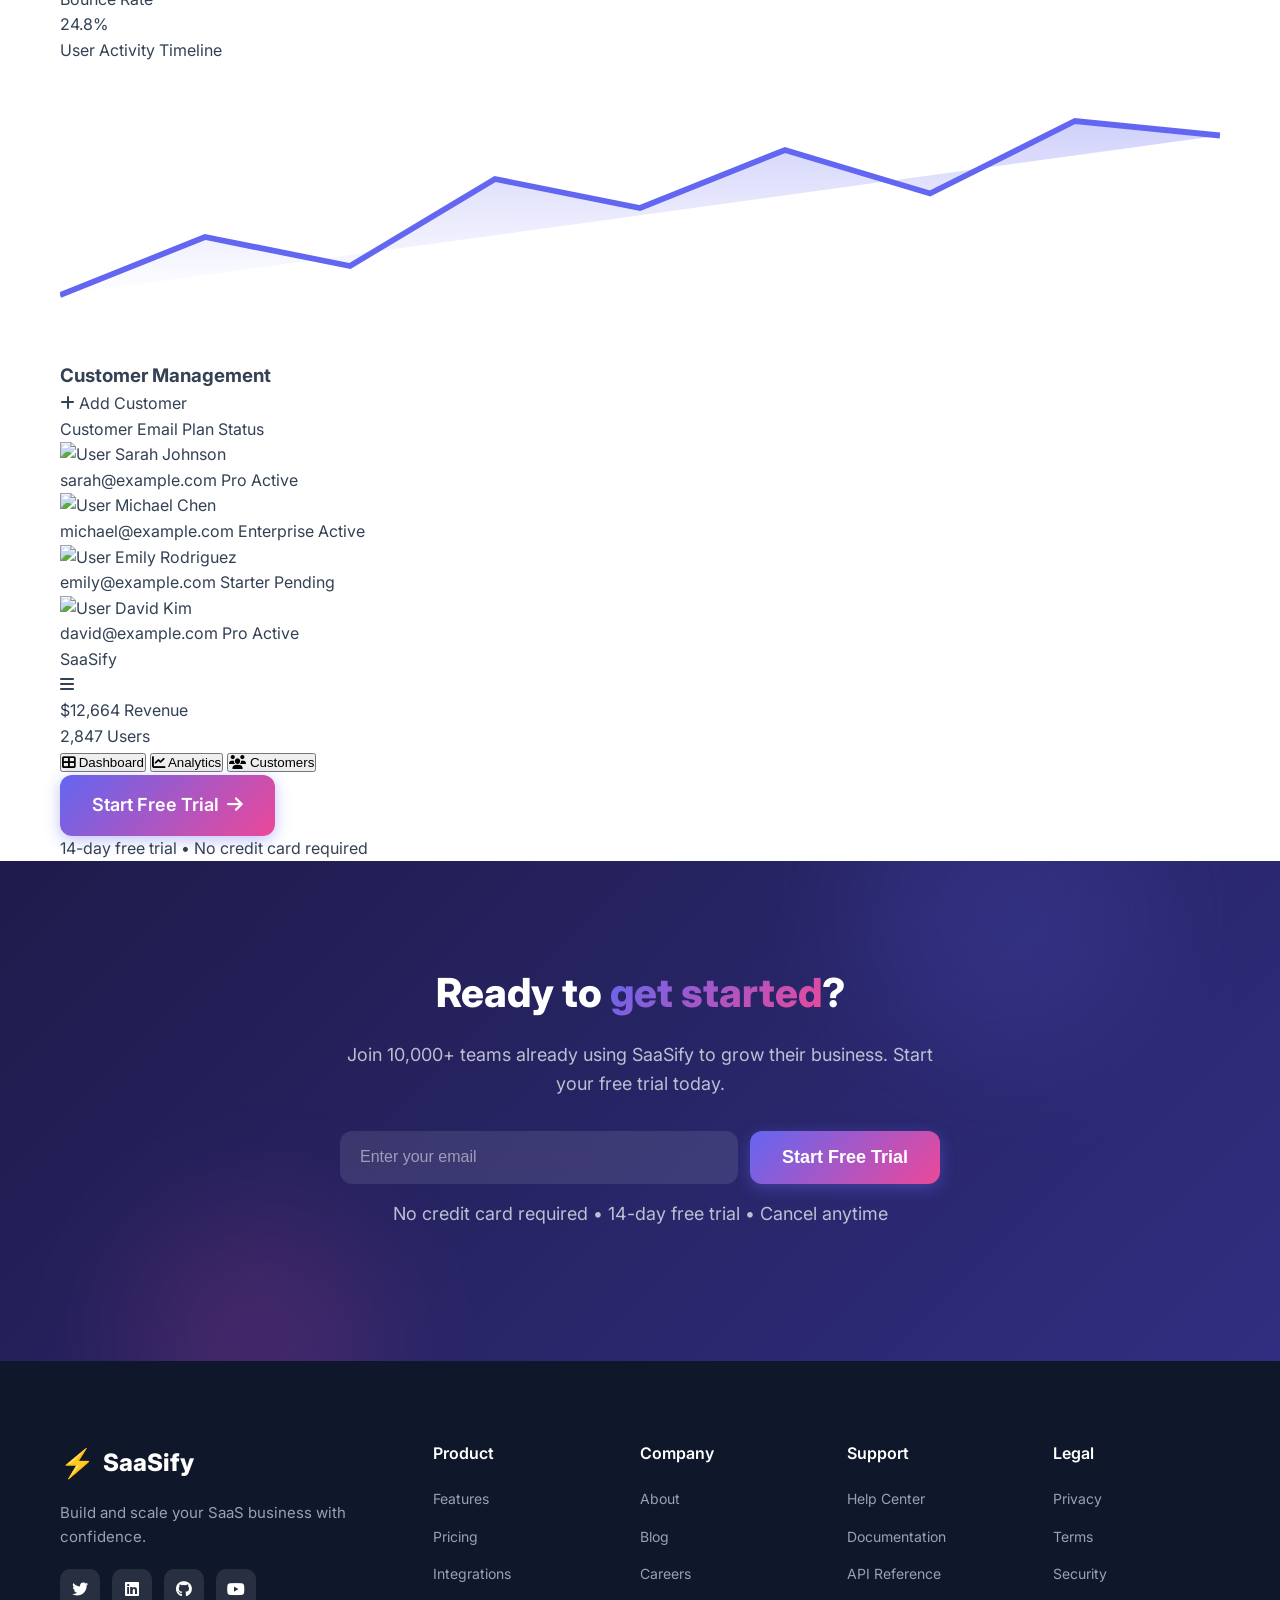
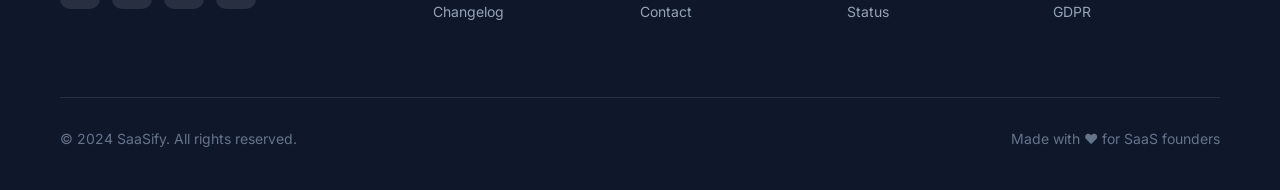
==== commit b8e8491e: "Add interactive demo section with dashboard mockup" ====
--- a/index.html
+++ b/index.html
@@ -445,7 +445,266 @@
     </section>
 
     <!-- CTA Section -->
-    <section class="cta-section" id="cta">
+    <!-- Demo Section -->
+<section id="demo" class="demo-section">
+    <div class="container">
+        <div class="section-header">
+            <span class="section-badge">Live Demo</span>
+            <h2>See SaaSify in Action</h2>
+            <p>Explore our powerful dashboard and features through this interactive demo</p>
+        </div>
+        
+        <div class="demo-container">
+            <!-- Laptop Mockup -->
+            <div class="device-mockup laptop-mockup">
+                <div class="device-frame">
+                    <div class="device-screen">
+                        <div class="demo-slides" id="demoSlides">
+                            <!-- Slide 1: Dashboard -->
+                            <div class="demo-slide active" data-slide="1">
+                                <div class="mockup-dashboard">
+                                    <div class="mockup-sidebar">
+                                        <div class="sidebar-logo">SaaSify</div>
+                                        <div class="sidebar-menu">
+                                            <div class="menu-item active"><i class="fas fa-home"></i> Dashboard</div>
+                                            <div class="menu-item"><i class="fas fa-chart-line"></i> Analytics</div>
+                                            <div class="menu-item"><i class="fas fa-users"></i> Customers</div>
+                                            <div class="menu-item"><i class="fas fa-cog"></i> Settings</div>
+                                        </div>
+                                    </div>
+                                    <div class="mockup-main">
+                                        <div class="mockup-header">
+                                            <h3>Dashboard Overview</h3>
+                                            <div class="mockup-search"><i class="fas fa-search"></i> Search...</div>
+                                        </div>
+                                        <div class="mockup-stats">
+                                            <div class="stat-card">
+                                                <div class="stat-icon revenue"><i class="fas fa-dollar-sign"></i></div>
+                                                <div class="stat-info">
+                                                    <span class="stat-value">$12,664</span>
+                                                    <span class="stat-label">Revenue</span>
+                                                </div>
+                                                <span class="stat-change positive">+12.5%</span>
+                                            </div>
+                                            <div class="stat-card">
+                                                <div class="stat-icon users"><i class="fas fa-users"></i></div>
+                                                <div class="stat-info">
+                                                    <span class="stat-value">2,847</span>
+                                                    <span class="stat-label">Active Users</span>
+                                                </div>
+                                                <span class="stat-change positive">+8.2%</span>
+                                            </div>
+                                            <div class="stat-card">
+                                                <div class="stat-icon orders"><i class="fas fa-shopping-cart"></i></div>
+                                                <div class="stat-info">
+                                                    <span class="stat-value">1,423</span>
+                                                    <span class="stat-label">Orders</span>
+                                                </div>
+                                                <span class="stat-change positive">+5.7%</span>
+                                            </div>
+                                        </div>
+                                        <div class="mockup-chart">
+                                            <div class="chart-header">
+                                                <span>Revenue Analytics</span>
+                                                <div class="chart-tabs">
+                                                    <span class="active">Week</span>
+                                                    <span>Month</span>
+                                                    <span>Year</span>
+                                                </div>
+                                            </div>
+                                            <div class="chart-bars">
+                                                <div class="bar" style="height: 40%"><span>Mon</span></div>
+                                                <div class="bar" style="height: 65%"><span>Tue</span></div>
+                                                <div class="bar" style="height: 45%"><span>Wed</span></div>
+                                                <div class="bar" style="height: 80%"><span>Thu</span></div>
+                                                <div class="bar" style="height: 55%"><span>Fri</span></div>
+                                                <div class="bar" style="height: 90%"><span>Sat</span></div>
+                                                <div class="bar" style="height: 70%"><span>Sun</span></div>
+                                            </div>
+                                        </div>
+                                    </div>
+                                </div>
+                            </div>
+                            
+                            <!-- Slide 2: Analytics -->
+                            <div class="demo-slide" data-slide="2">
+                                <div class="mockup-analytics">
+                                    <div class="analytics-header">
+                                        <h3>Analytics Dashboard</h3>
+                                        <div class="date-range"><i class="fas fa-calendar"></i> Last 30 days</div>
+                                    </div>
+                                    <div class="analytics-grid">
+                                        <div class="analytics-card">
+                                            <div class="card-title">Page Views</div>
+                                            <div class="card-value">284,521</div>
+                                            <div class="card-chart">
+                                                <div class="mini-bar" style="height: 30%"></div>
+                                                <div class="mini-bar" style="height: 45%"></div>
+                                                <div class="mini-bar" style="height: 35%"></div>
+                                                <div class="mini-bar" style="height: 60%"></div>
+                                                <div class="mini-bar" style="height: 50%"></div>
+                                            </div>
+                                        </div>
+                                        <div class="analytics-card">
+                                            <div class="card-title">Conversion Rate</div>
+                                            <div class="card-value">3.24%</div>
+                                            <div class="card-chart">
+                                                <div class="mini-bar" style="height: 40%"></div>
+                                                <div class="mini-bar" style="height: 55%"></div>
+                                                <div class="mini-bar" style="height: 45%"></div>
+                                                <div class="mini-bar" style="height: 70%"></div>
+                                                <div class="mini-bar" style="height: 65%"></div>
+                                            </div>
+                                        </div>
+                                        <div class="analytics-card">
+                                            <div class="card-title">Bounce Rate</div>
+                                            <div class="card-value">24.8%</div>
+                                            <div class="card-chart">
+                                                <div class="mini-bar negative" style="height: 60%"></div>
+                                                <div class="mini-bar negative" style="height: 45%"></div>
+                                                <div class="mini-bar negative" style="height: 55%"></div>
+                                                <div class="mini-bar negative" style="height: 35%"></div>
+                                                <div class="mini-bar negative" style="height: 40%"></div>
+                                            </div>
+                                        </div>
+                                    </div>
+                                    <div class="analytics-chart-large">
+                                        <div class="chart-title">User Activity Timeline</div>
+                                        <div class="timeline-chart">
+                                            <svg viewBox="0 0 400 100" class="line-chart">
+                                                <polyline points="0,80 50,60 100,70 150,40 200,50 250,30 300,45 350,20 400,25" fill="none" stroke="#6366f1" stroke-width="2"/>
+                                                <polyline points="0,80 50,60 100,70 150,40 200,50 250,30 300,45 350,20 400,25" fill="url(#gradient)" stroke="none"/>
+                                                <defs>
+                                                    <linearGradient id="gradient" x1="0%" y1="0%" x2="0%" y2="100%">
+                                                        <stop offset="0%" style="stop-color:#6366f1;stop-opacity:0.3"/>
+                                                        <stop offset="100%" style="stop-color:#6366f1;stop-opacity:0"/>
+                                                    </linearGradient>
+                                                </defs>
+                                            </svg>
+                                        </div>
+                                    </div>
+                                </div>
+                            </div>
+                            
+                            <!-- Slide 3: Customers -->
+                            <div class="demo-slide" data-slide="3">
+                                <div class="mockup-customers">
+                                    <div class="customers-header">
+                                        <h3>Customer Management</h3>
+                                        <div class="add-customer"><i class="fas fa-plus"></i> Add Customer</div>
+                                    </div>
+                                    <div class="customers-table">
+                                        <div class="table-header">
+                                            <span>Customer</span>
+                                            <span>Email</span>
+                                            <span>Plan</span>
+                                            <span>Status</span>
+                                        </div>
+                                        <div class="table-row">
+                                            <div class="customer-info">
+                                                <img src="https://i.pravatar.cc/32?img=1" alt="User">
+                                                <span>Sarah Johnson</span>
+                                            </div>
+                                            <span class="email">sarah@example.com</span>
+                                            <span class="plan pro">Pro</span>
+                                            <span class="status active">Active</span>
+                                        </div>
+                                        <div class="table-row">
+                                            <div class="customer-info">
+                                                <img src="https://i.pravatar.cc/32?img=2" alt="User">
+                                                <span>Michael Chen</span>
+                                            </div>
+                                            <span class="email">michael@example.com</span>
+                                            <span class="plan enterprise">Enterprise</span>
+                                            <span class="status active">Active</span>
+                                        </div>
+                                        <div class="table-row">
+                                            <div class="customer-info">
+                                                <img src="https://i.pravatar.cc/32?img=3" alt="User">
+                                                <span>Emily Rodriguez</span>
+                                            </div>
+                                            <span class="email">emily@example.com</span>
+                                            <span class="plan starter">Starter</span>
+                                            <span class="status pending">Pending</span>
+                                        </div>
+                                        <div class="table-row">
+                                            <div class="customer-info">
+                                                <img src="https://i.pravatar.cc/32?img=4" alt="User">
+                                                <span>David Kim</span>
+                                            </div>
+                                            <span class="email">david@example.com</span>
+                                            <span class="plan pro">Pro</span>
+                                            <span class="status active">Active</span>
+                                        </div>
+                                    </div>
+                                </div>
+                            </div>
+                        </div>
+                    </div>
+                </div>
+                <div class="device-notch"></div>
+            </div>
+            
+            <!-- Phone Mockup -->
+            <div class="device-mockup phone-mockup">
+                <div class="device-frame">
+                    <div class="device-screen">
+                        <div class="mobile-demo">
+                            <div class="mobile-header">
+                                <div class="mobile-logo">SaaSify</div>
+                                <div class="mobile-menu"><i class="fas fa-bars"></i></div>
+                            </div>
+                            <div class="mobile-content">
+                                <div class="mobile-stat">
+                                    <span class="mobile-value">$12,664</span>
+                                    <span class="mobile-label">Revenue</span>
+                                </div>
+                                <div class="mobile-stat">
+                                    <span class="mobile-value">2,847</span>
+                                    <span class="mobile-label">Users</span>
+                                </div>
+                                <div class="mobile-chart">
+                                    <div class="mobile-bar" style="height: 40%"></div>
+                                    <div class="mobile-bar" style="height: 60%"></div>
+                                    <div class="mobile-bar" style="height: 45%"></div>
+                                    <div class="mobile-bar" style="height: 80%"></div>
+                                    <div class="mobile-bar" style="height: 55%"></div>
+                                </div>
+                            </div>
+                        </div>
+                    </div>
+                </div>
+            </div>
+        </div>
+        
+        <!-- Demo Navigation -->
+        <div class="demo-nav">
+            <button class="demo-btn active" data-slide="1">
+                <i class="fas fa-th-large"></i>
+                <span>Dashboard</span>
+            </button>
+            <button class="demo-btn" data-slide="2">
+                <i class="fas fa-chart-line"></i>
+                <span>Analytics</span>
+            </button>
+            <button class="demo-btn" data-slide="3">
+                <i class="fas fa-users"></i>
+                <span>Customers</span>
+            </button>
+        </div>
+        
+        <!-- Demo CTA -->
+        <div class="demo-cta">
+            <a href="#cta" class="btn btn-primary btn-lg">
+                Start Free Trial
+                <i class="fas fa-arrow-right"></i>
+            </a>
+            <p>14-day free trial • No credit card required</p>
+        </div>
+    </div>
+</section>
+
+<section class="cta-section" id="cta">
         <div class="cta-bg">
             <div class="gradient-blob blob-1"></div>
             <div class="gradient-blob blob-2"></div>
